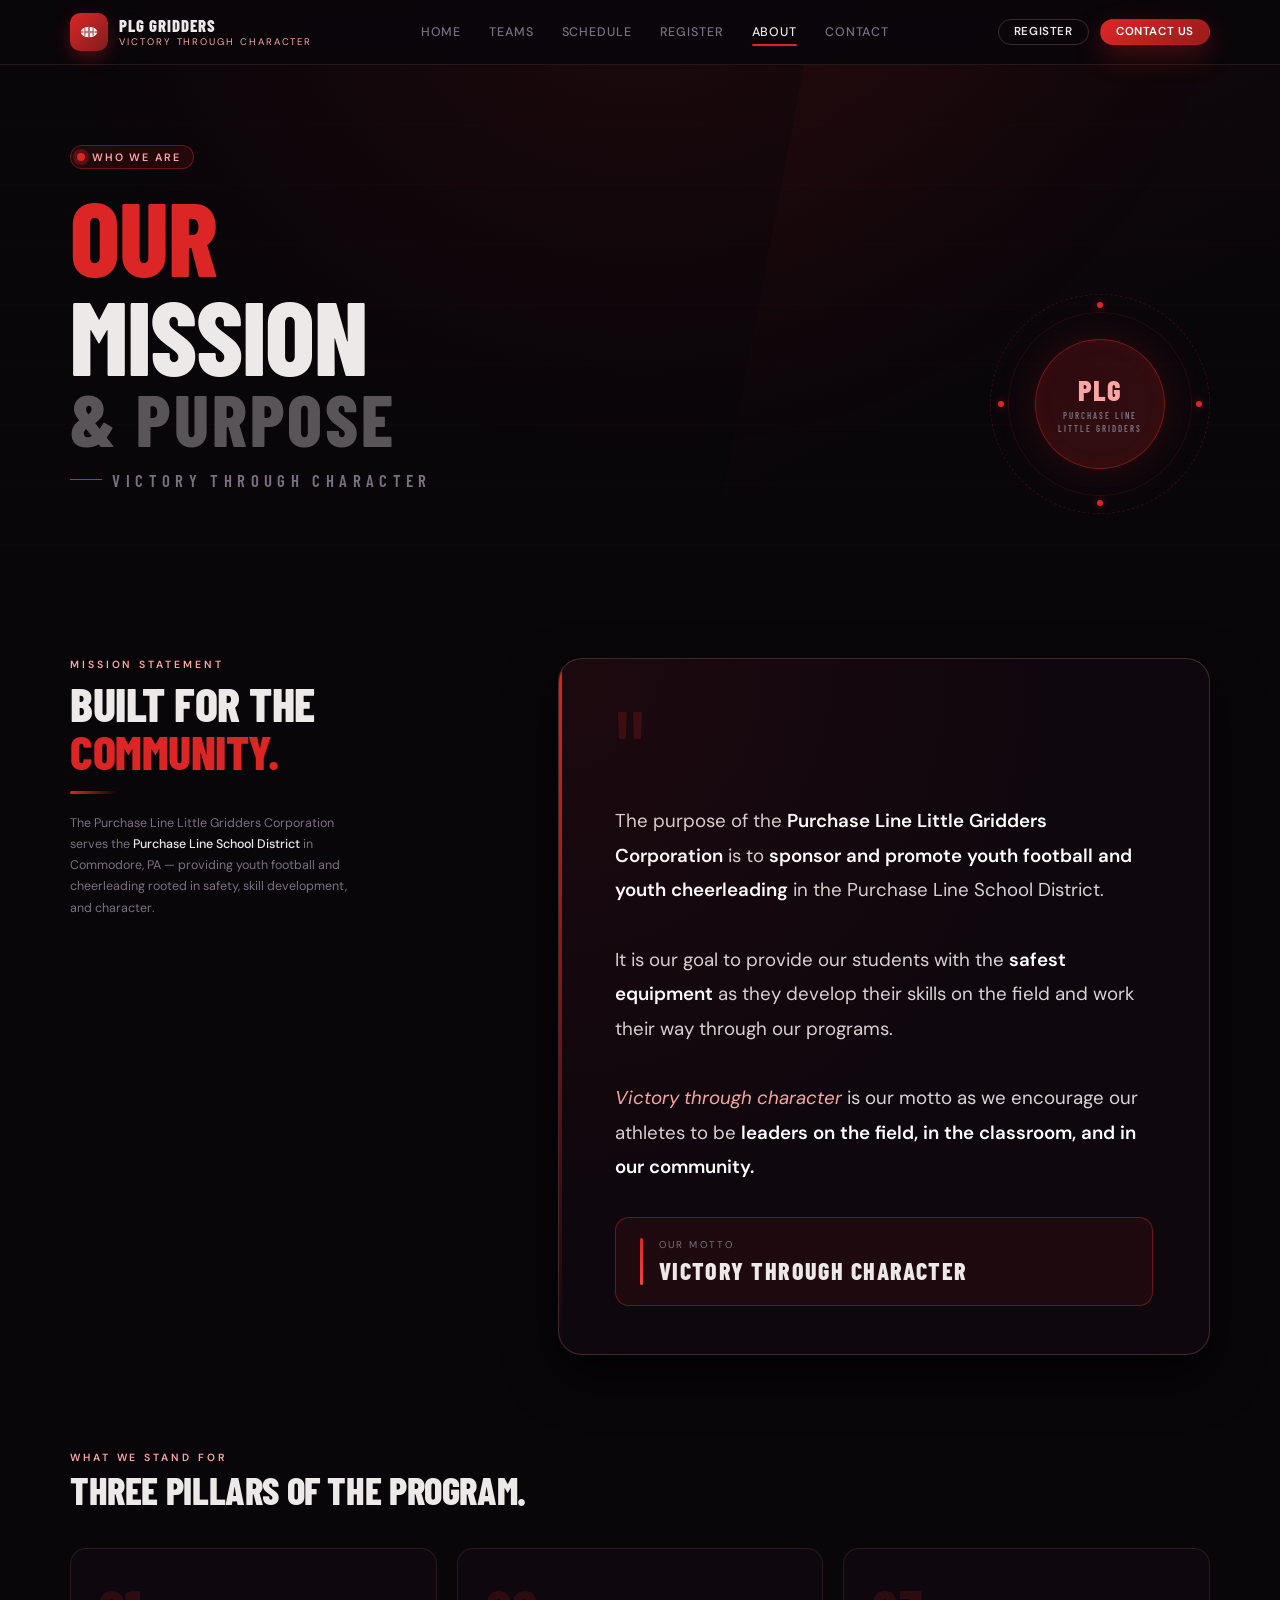
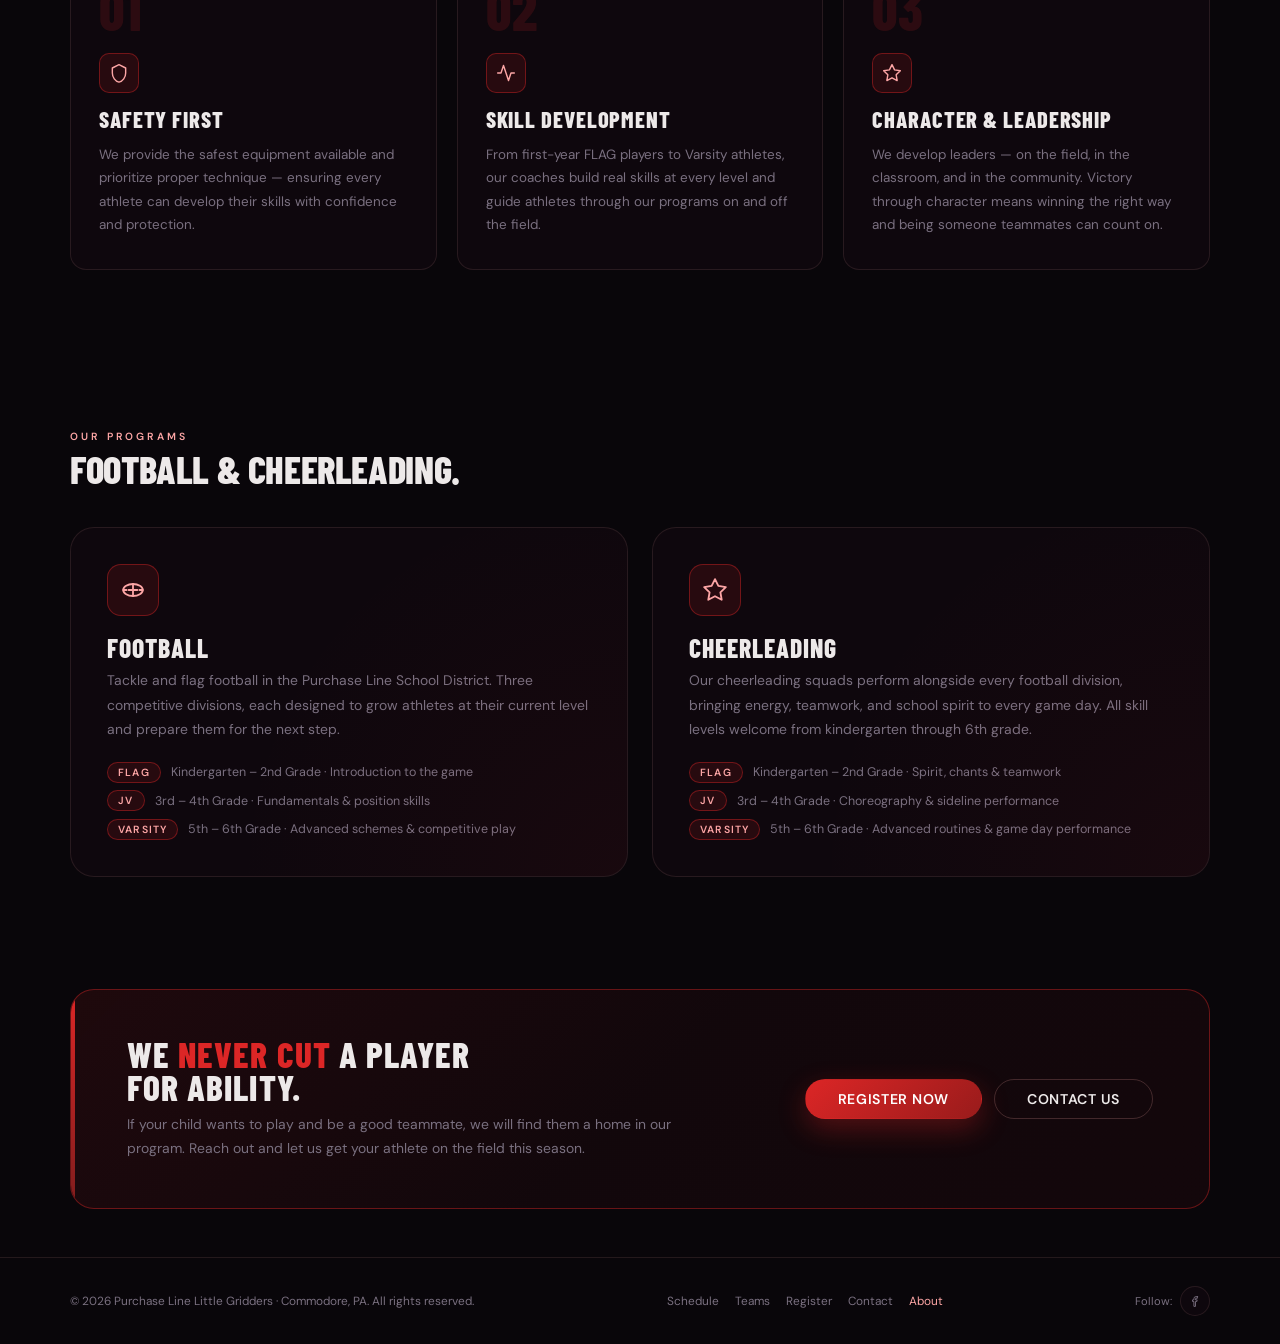
==== about.html @ e210efff "Add files via upload" ====
<!DOCTYPE html>
<html lang="en">
<head>
  <meta charset="UTF-8">
  <title>About | Purchase Line Little Gridders</title>
  <meta name="viewport" content="width=device-width, initial-scale=1.0">
  <meta name="description" content="About the Purchase Line Little Gridders — our mission, values, and commitment to youth football and cheerleading in Commodore, PA.">
  <meta name="theme-color" content="#0a0608">
  <link rel="preconnect" href="https://fonts.googleapis.com">
  <link rel="preconnect" href="https://fonts.gstatic.com" crossorigin>
  <link href="https://fonts.googleapis.com/css2?family=Barlow+Condensed:wght@400;600;700;800&family=DM+Sans:wght@300;400;500;600&display=swap" rel="stylesheet">
  <style>
    :root{--bg:#09060a;--bg-card:rgba(15,8,14,0.97);--red:#dc2626;--red-2:#ef4444;--red-3:#fca5a5;--red-soft:rgba(220,38,38,0.12);--red-glow:rgba(220,38,38,0.32);--red-border:rgba(220,38,38,0.42);--text:#ede9e9;--muted:#7a7080;--border:rgba(160,110,110,0.18);--border-med:rgba(180,120,120,0.3);--radius:16px;--radius-lg:24px;--shadow:0 20px 50px rgba(0,0,0,0.85);--t:200ms ease-out}
    *,*::before,*::after{box-sizing:border-box;margin:0;padding:0}
    html{scroll-behavior:smooth}
    body{font-family:'DM Sans',system-ui,sans-serif;background:var(--bg);color:var(--text);min-height:100vh;overflow-x:hidden;-webkit-font-smoothing:antialiased}
    body::after{content:"";position:fixed;top:0;left:0;right:0;height:500px;background:radial-gradient(ellipse at 50% -10%,rgba(220,38,38,0.1),transparent 65%);pointer-events:none;z-index:0}
    a{color:inherit;text-decoration:none}
    button{font-family:inherit;cursor:pointer}
    .no-scroll{overflow:hidden}
    .container{width:min(1140px,100% - 2.5rem);margin-inline:auto;position:relative;z-index:1}
    .display{font-family:'Barlow Condensed',sans-serif;font-weight:800;text-transform:uppercase;letter-spacing:-0.01em;line-height:0.95}
    .btn{display:inline-flex;align-items:center;gap:.5rem;padding:.6rem 1.5rem;border-radius:999px;border:1px solid transparent;font-size:.82rem;font-weight:600;letter-spacing:.05em;text-transform:uppercase;white-space:nowrap;transition:all var(--t);line-height:1}
    .btn--red{background:linear-gradient(135deg,var(--red),#991b1b);color:#fff;box-shadow:0 10px 28px var(--red-glow)}
    .btn--red:hover{transform:translateY(-2px);box-shadow:0 16px 36px rgba(220,38,38,.5)}
    .btn--ghost{background:transparent;border-color:var(--border-med);color:var(--text)}
    .btn--ghost:hover{border-color:var(--red-border);color:var(--red-3);transform:translateY(-1px)}
    .btn--sm{padding:.38rem .95rem;font-size:.72rem}
    .btn--lg{padding:.75rem 2rem;font-size:.88rem}
    .site-header{position:sticky;top:0;z-index:50;backdrop-filter:blur(20px);background:rgba(9,6,10,0.91);border-bottom:1px solid var(--border)}
    .nav{display:flex;align-items:center;justify-content:space-between;padding-block:.82rem;gap:1.5rem}
    .brand{display:flex;align-items:center;gap:.7rem}
    .brand-logo{width:38px;height:38px;border-radius:10px;background:linear-gradient(135deg,var(--red),#7f1d1d);display:flex;align-items:center;justify-content:center;box-shadow:0 6px 18px var(--red-glow);flex-shrink:0}
    .brand-logo svg{width:22px;height:22px}
    .brand-name{font-family:'Barlow Condensed',sans-serif;font-weight:800;font-size:1.05rem;letter-spacing:.06em;text-transform:uppercase;line-height:1.1}
    .brand-sub{font-size:.6rem;text-transform:uppercase;letter-spacing:.2em;color:var(--red-3);margin-top:.05rem}
    .nav-links{display:flex;align-items:center;gap:1.75rem;font-size:.78rem;font-weight:500;letter-spacing:.07em;text-transform:uppercase;color:var(--muted)}
    .nav-links a{transition:color var(--t);position:relative}
    .nav-links a::after{content:"";position:absolute;left:0;bottom:-.38rem;width:0;height:2px;border-radius:999px;background:var(--red);transition:width var(--t)}
    .nav-links a:hover,.nav-links a.active{color:var(--text)}
    .nav-links a:hover::after,.nav-links a.active::after{width:100%}
    .nav-actions{display:flex;align-items:center;gap:.7rem}
    .nav-toggle{display:none;width:38px;height:38px;border-radius:999px;border:1px solid var(--border-med);background:rgba(15,8,14,.9);align-items:center;justify-content:center}
    .hamburger{width:18px;height:2px;background:var(--text);border-radius:999px;position:relative;transition:transform var(--t)}
    .hamburger::before,.hamburger::after{content:"";position:absolute;left:0;width:18px;height:2px;background:inherit;border-radius:inherit;transition:transform var(--t),top var(--t),opacity var(--t)}
    .hamburger::before{top:-6px}
    .hamburger::after{top:6px}
    .nav-toggle--open .hamburger{transform:rotate(45deg)}
    .nav-toggle--open .hamburger::before{top:0;transform:rotate(-90deg)}
    .nav-toggle--open .hamburger::after{top:0;opacity:0}

    /* PAGE HERO */
    .page-hero{padding:5rem 0 4rem;position:relative;overflow:hidden}
    .page-hero::before{content:"";position:absolute;top:-30%;right:-8%;width:55%;height:160%;background:linear-gradient(155deg,rgba(220,38,38,0.07) 0%,transparent 55%);clip-path:polygon(22% 0%,100% 0%,100% 100%,0% 100%);pointer-events:none}
    .page-hero::after{content:"";position:absolute;inset:0;background:repeating-linear-gradient(180deg,transparent,transparent 59px,rgba(220,38,38,0.04) 60px);pointer-events:none}
    .page-hero-inner{display:grid;grid-template-columns:minmax(0,1fr) minmax(0,0.55fr);gap:4rem;align-items:end}
    .page-kicker{display:inline-flex;align-items:center;gap:.45rem;padding:.25rem .75rem .25rem .35rem;border-radius:999px;background:var(--red-soft);border:1px solid var(--red-border);font-size:.67rem;font-weight:600;text-transform:uppercase;letter-spacing:.18em;color:var(--red-3);margin-bottom:1.1rem}
    .kicker-dot{width:8px;height:8px;border-radius:999px;background:var(--red);box-shadow:0 0 0 4px rgba(220,38,38,.3);animation:pulse 2s infinite}
    @keyframes pulse{0%,100%{box-shadow:0 0 0 4px rgba(220,38,38,.3)}50%{box-shadow:0 0 0 8px rgba(220,38,38,.1)}  }
    .page-title{font-size:clamp(3.2rem,7vw + 1rem,6.5rem);margin-bottom:1rem}
    .page-title .line-red{color:var(--red);display:block}
    .page-title .line-dim{color:rgba(237,233,233,0.35);display:block;font-size:0.7em;letter-spacing:0.04em}
    .page-tagline{font-family:'Barlow Condensed',sans-serif;font-size:1.05rem;font-weight:600;letter-spacing:.32em;text-transform:uppercase;color:var(--muted);display:flex;align-items:center;gap:.65rem;margin-bottom:1.5rem}
    .page-tagline::before{content:"";display:block;width:32px;height:1.5px;background:var(--red);flex-shrink:0}
    .page-hero-right{align-self:stretch;display:flex;align-items:flex-end;justify-content:flex-end}
    .hero-crest{position:relative;width:220px;height:220px;display:flex;align-items:center;justify-content:center}
    .crest-ring{position:absolute;inset:0;border-radius:999px;border:1.5px dashed rgba(220,38,38,0.22);animation:slowspin 30s linear infinite}
    .crest-ring-inner{position:absolute;inset:18px;border-radius:999px;border:1px solid rgba(220,38,38,0.14);animation:slowspin 20s linear infinite reverse}
    @keyframes slowspin{to{transform:rotate(360deg)}}
    .crest-core{width:130px;height:130px;border-radius:999px;background:radial-gradient(circle at 30% 25%,rgba(220,38,38,0.18),rgba(127,29,29,0.35));border:1px solid var(--red-border);box-shadow:0 0 40px rgba(220,38,38,0.18),inset 0 0 20px rgba(220,38,38,0.06);display:flex;align-items:center;justify-content:center;flex-direction:column;gap:0.1rem}
    .crest-year{font-family:'Barlow Condensed',sans-serif;font-weight:800;font-size:1.8rem;letter-spacing:.04em;color:var(--red-3)}
    .crest-org{font-family:'Barlow Condensed',sans-serif;font-weight:600;font-size:.55rem;letter-spacing:.22em;text-transform:uppercase;color:var(--muted);text-align:center;line-height:1.5}
    .crest-dot{position:absolute;width:6px;height:6px;border-radius:999px;background:var(--red);box-shadow:0 0 8px rgba(220,38,38,0.6)}
    .crest-dot--n{top:8px;left:50%;transform:translateX(-50%)}
    .crest-dot--s{bottom:8px;left:50%;transform:translateX(-50%)}
    .crest-dot--e{right:8px;top:50%;transform:translateY(-50%)}
    .crest-dot--w{left:8px;top:50%;transform:translateY(-50%)}

    /* MISSION */
    .mission-section{padding-block:5rem}
    .mission-layout{display:grid;grid-template-columns:minmax(0,1fr) minmax(0,1.6fr);gap:5rem;align-items:start}
    .mission-left{position:sticky;top:6rem}
    .mission-eyebrow{font-size:.65rem;text-transform:uppercase;letter-spacing:.28em;color:var(--red-3);font-weight:600;margin-bottom:.5rem}
    .mission-heading{font-size:clamp(2rem,4vw,3rem);line-height:1;margin-bottom:1rem}
    .mission-rule{width:48px;height:3px;background:linear-gradient(90deg,var(--red),transparent);border-radius:999px;margin-bottom:1.2rem}
    .mission-meta{font-size:.78rem;color:var(--muted);line-height:1.7;max-width:18rem}
    .mission-meta strong{color:var(--text);font-weight:500}
    .mission-statement-card{border-radius:var(--radius-lg);background:var(--bg-card);border:1px solid var(--border-med);padding:3rem 3.5rem;position:relative;overflow:hidden;box-shadow:var(--shadow)}
    .mission-statement-card::before{content:"";position:absolute;inset:0;background:radial-gradient(ellipse at top left,rgba(220,38,38,0.07),transparent 55%);pointer-events:none}
    .mission-statement-card::after{content:"";position:absolute;top:0;left:0;bottom:0;width:3px;background:linear-gradient(to bottom,var(--red),transparent)}
    .ms-quote-mark{font-family:'Barlow Condensed',sans-serif;font-size:8rem;line-height:0.7;color:rgba(220,38,38,0.18);margin-bottom:.5rem;display:block;user-select:none}
    .ms-text{font-size:clamp(1rem,1.5vw,1.17rem);line-height:1.85;color:rgba(237,233,233,0.9);margin-bottom:2rem}
    .ms-text strong{color:#fff;font-weight:600}
    .ms-text .hi{color:var(--red-3);font-style:italic}
    .ms-motto{display:flex;align-items:center;gap:1rem;padding:1.25rem 1.5rem;border-radius:14px;background:rgba(220,38,38,0.08);border:1px solid var(--red-border)}
    .ms-motto-bar{width:3px;min-height:40px;background:linear-gradient(to bottom,var(--red),var(--red-2));border-radius:999px;flex-shrink:0;align-self:stretch}
    .ms-motto-label{font-size:.62rem;text-transform:uppercase;letter-spacing:.22em;color:var(--muted);margin-bottom:.3rem}
    .ms-motto-text{font-family:'Barlow Condensed',sans-serif;font-weight:800;font-size:1.5rem;letter-spacing:.06em;text-transform:uppercase;color:var(--text)}

    /* PILLARS */
    .pillars-section{padding-block:1rem 5rem}
    .section-eyebrow{font-size:.65rem;text-transform:uppercase;letter-spacing:.28em;color:var(--red-3);font-weight:600;margin-bottom:.5rem}
    .section-heading{font-size:clamp(1.8rem,3vw,2.5rem);margin-bottom:2.5rem}
    .pillars-grid{display:grid;grid-template-columns:repeat(3,minmax(0,1fr));gap:1.25rem}
    .pillar{border-radius:var(--radius);background:var(--bg-card);border:1px solid var(--border);padding:2rem 1.75rem;display:flex;flex-direction:column;gap:.75rem;position:relative;overflow:hidden;transition:border-color var(--t),transform var(--t),box-shadow var(--t)}
    .pillar:hover{border-color:var(--red-border);transform:translateY(-3px);box-shadow:0 20px 40px rgba(0,0,0,.7)}
    .pillar::before{content:"";position:absolute;top:0;left:0;right:0;height:2.5px;background:linear-gradient(90deg,var(--red),transparent);opacity:0;transition:opacity var(--t)}
    .pillar:hover::before{opacity:1}
    .pillar-num{font-family:'Barlow Condensed',sans-serif;font-weight:800;font-size:3.5rem;line-height:1;color:rgba(220,38,38,0.15);margin-bottom:.25rem;transition:color var(--t)}
    .pillar:hover .pillar-num{color:rgba(220,38,38,0.3)}
    .pillar-icon{width:40px;height:40px;border-radius:10px;background:var(--red-soft);border:1px solid var(--red-border);display:flex;align-items:center;justify-content:center;margin-bottom:.25rem}
    .pillar-icon svg{width:20px;height:20px;stroke:var(--red-3)}
    .pillar-title{font-family:'Barlow Condensed',sans-serif;font-weight:800;font-size:1.4rem;text-transform:uppercase;letter-spacing:.04em}
    .pillar-body{font-size:.84rem;color:var(--muted);line-height:1.75}

    /* PROGRAMS */
    .programs-section{padding-block:5rem}
    .prog-grid{display:grid;grid-template-columns:1fr 1fr;gap:1.5rem}
    .prog-card{border-radius:var(--radius-lg);background:var(--bg-card);border:1px solid var(--border);padding:2.25rem;position:relative;overflow:hidden;transition:border-color var(--t),transform var(--t)}
    .prog-card:hover{border-color:var(--red-border);transform:translateY(-2px)}
    .prog-card::after{content:"";position:absolute;inset:0;background:radial-gradient(circle at bottom right,rgba(220,38,38,0.05),transparent 60%);pointer-events:none}
    .prog-icon{width:52px;height:52px;border-radius:14px;background:var(--red-soft);border:1px solid var(--red-border);display:flex;align-items:center;justify-content:center;margin-bottom:1.25rem}
    .prog-icon svg{width:26px;height:26px;stroke:var(--red-3)}
    .prog-title{font-family:'Barlow Condensed',sans-serif;font-weight:800;font-size:1.6rem;text-transform:uppercase;letter-spacing:.04em;margin-bottom:.5rem}
    .prog-desc{font-size:.87rem;color:var(--muted);line-height:1.75;margin-bottom:1.25rem}
    .prog-levels{display:flex;flex-direction:column;gap:.45rem}
    .prog-level{display:flex;align-items:center;gap:.65rem;font-size:.78rem}
    .pl-badge{padding:.2rem .65rem;border-radius:999px;background:var(--red-soft);border:1px solid var(--red-border);font-size:.65rem;font-weight:600;text-transform:uppercase;letter-spacing:.1em;color:var(--red-3);white-space:nowrap;flex-shrink:0}
    .pl-desc{color:var(--muted)}

    /* CTA STRIP */
    .commit-strip{margin-block:2rem;border-radius:var(--radius-lg);background:linear-gradient(135deg,rgba(220,38,38,0.1) 0%,rgba(127,29,29,0.08) 50%,rgba(220,38,38,0.05) 100%);border:1px solid var(--red-border);padding:3rem 3.5rem;position:relative;overflow:hidden}
    .commit-strip::before{content:"";position:absolute;top:0;left:0;bottom:0;width:4px;background:linear-gradient(to bottom,var(--red),#7f1d1d)}
    .commit-inner{display:grid;grid-template-columns:minmax(0,1fr) auto;gap:2rem;align-items:center}
    .commit-title{font-family:'Barlow Condensed',sans-serif;font-weight:800;font-size:clamp(1.5rem,3vw,2.2rem);text-transform:uppercase;letter-spacing:.03em;margin-bottom:.5rem}
    .commit-title span{color:var(--red)}
    .commit-sub{font-size:.87rem;color:var(--muted);max-width:36rem;line-height:1.7}
    .commit-actions{display:flex;gap:.75rem;flex-wrap:wrap;align-items:center}

    /* FOOTER */
    .site-footer{padding-block:1.75rem;border-top:1px solid var(--border);font-size:.74rem;color:var(--muted)}
    .fi-r{display:flex;justify-content:space-between;align-items:center;gap:1rem;flex-wrap:wrap}
    .f-links{display:flex;gap:1rem;flex-wrap:wrap}
    .f-links a{transition:color var(--t)}
    .f-links a:hover{color:var(--text)}
    .f-soc{display:flex;gap:.5rem;align-items:center}
    .soc-btn{width:30px;height:30px;border-radius:999px;border:1px solid var(--border);background:rgba(15,8,14,.95);display:flex;align-items:center;justify-content:center;transition:all var(--t)}
    .soc-btn svg{width:13px;height:13px;stroke:var(--muted)}
    .soc-btn:hover{border-color:var(--red-border);background:var(--red-soft)}
    .soc-btn:hover svg{stroke:var(--red-3)}

    /* REVEAL */
    .reveal{opacity:0;transform:translateY(28px);transition:opacity 440ms ease-out,transform 440ms ease-out}
    .revealed{opacity:1;transform:none}

    @media(max-width:960px){
      .page-hero-inner{grid-template-columns:1fr}
      .page-hero-right{display:none}
      .mission-layout{grid-template-columns:1fr;gap:2.5rem}
      .mission-left{position:static}
      .prog-grid{grid-template-columns:1fr}
      .pillars-grid{grid-template-columns:1fr 1fr}
      .commit-inner{grid-template-columns:1fr}
    }
    @media(max-width:768px){
      .nav-links{position:fixed;inset:0 0 auto;padding:4.5rem 1.75rem 1.5rem;flex-direction:column;align-items:flex-start;background:rgba(9,4,9,.99);backdrop-filter:blur(20px);transform:translateY(-100%);opacity:0;pointer-events:none;transition:transform 260ms ease-out,opacity 220ms ease-out;gap:1.25rem;font-size:1rem;z-index:49}
      .nav-links--open{transform:none;opacity:1;pointer-events:auto}
      .nav-actions{display:none}
      .nav-toggle{display:flex}
      .pillars-grid{grid-template-columns:1fr}
      .mission-statement-card{padding:2rem 1.75rem}
      .commit-strip{padding:2rem 1.75rem}
    }
    @media(max-width:520px){
      .fi-r{flex-direction:column;align-items:flex-start}
      .page-title{font-size:3rem}
    }
  </style>
</head>
<body>

<header class="site-header">
  <div class="container">
    <nav class="nav">
      <a href="index.html" class="brand">
        <div class="brand-logo">
          <svg viewBox="0 0 24 24" fill="none">
            <ellipse cx="12" cy="12" rx="9" ry="5.8" fill="rgba(255,255,255,0.92)"/>
            <line x1="3" y1="12" x2="21" y2="12" stroke="#7f1d1d" stroke-width="1.2" stroke-dasharray="3 2"/>
            <line x1="12" y1="6.2" x2="12" y2="17.8" stroke="#7f1d1d" stroke-width="1.2"/>
            <line x1="7.5" y1="8" x2="7.5" y2="16" stroke="#7f1d1d" stroke-width="0.9"/>
            <line x1="16.5" y1="8" x2="16.5" y2="16" stroke="#7f1d1d" stroke-width="0.9"/>
          </svg>
        </div>
        <div>
          <div class="brand-name">PLG Gridders</div>
          <div class="brand-sub">Victory Through Character</div>
        </div>
      </a>
      <button class="nav-toggle" id="nav-toggle" aria-label="Toggle menu"><span class="hamburger"></span></button>
      <div class="nav-links" id="nav-links">
        <a href="index.html">Home</a>
        <a href="index.html#teams">Teams</a>
        <a href="index.html#schedule">Schedule</a>
        <a href="index.html#register">Register</a>
        <a href="about.html" class="active">About</a>
        <a href="index.html#contact">Contact</a>
      </div>
      <div class="nav-actions">
        <button class="btn btn--ghost btn--sm" onclick="window.location='index.html#register'">Register</button>
        <button class="btn btn--red btn--sm" onclick="window.location='index.html#contact'">Contact Us</button>
      </div>
    </nav>
  </div>
</header>

<section class="page-hero">
  <div class="container">
    <div class="page-hero-inner">
      <div>
        <div class="page-kicker"><span class="kicker-dot"></span>Who We Are</div>
        <h1 class="display page-title">
          <span class="line-red">Our</span>
          <span>Mission</span>
          <span class="line-dim">&amp; Purpose</span>
        </h1>
        <div class="page-tagline">Victory Through Character</div>
      </div>
      <div class="page-hero-right">
        <div class="hero-crest">
          <div class="crest-ring"></div>
          <div class="crest-ring-inner"></div>
          <div class="crest-dot crest-dot--n"></div>
          <div class="crest-dot crest-dot--s"></div>
          <div class="crest-dot crest-dot--e"></div>
          <div class="crest-dot crest-dot--w"></div>
          <div class="crest-core">
            <div class="crest-year">PLG</div>
            <div class="crest-org">Purchase Line<br>Little Gridders</div>
          </div>
        </div>
      </div>
    </div>
  </div>
</section>

<section class="mission-section">
  <div class="container">
    <div class="mission-layout">
      <div class="mission-left reveal">
        <div class="mission-eyebrow">Mission Statement</div>
        <h2 class="display mission-heading">Built for the<br><span style="color:var(--red)">Community.</span></h2>
        <div class="mission-rule"></div>
        <p class="mission-meta">The Purchase Line Little Gridders Corporation serves the <strong>Purchase Line School District</strong> in Commodore, PA — providing youth football and cheerleading rooted in safety, skill development, and character.</p>
      </div>
      <div class="mission-body reveal">
        <div class="mission-statement-card">
          <span class="ms-quote-mark">"</span>
          <p class="ms-text">
            The purpose of the <strong>Purchase Line Little Gridders Corporation</strong> is to <strong>sponsor and promote youth football and youth cheerleading</strong> in the Purchase Line School District.<br><br>
            It is our goal to provide our students with the <strong>safest equipment</strong> as they develop their skills on the field and work their way through our programs.<br><br>
            <span class="hi">Victory through character</span> is our motto as we encourage our athletes to be <strong>leaders on the field, in the classroom, and in our community.</strong>
          </p>
          <div class="ms-motto">
            <div class="ms-motto-bar"></div>
            <div>
              <div class="ms-motto-label">Our Motto</div>
              <div class="ms-motto-text">Victory Through Character</div>
            </div>
          </div>
        </div>
      </div>
    </div>
  </div>
</section>

<section class="pillars-section">
  <div class="container">
    <div class="reveal">
      <div class="section-eyebrow">What We Stand For</div>
      <h2 class="display section-heading">Three Pillars of the Program.</h2>
    </div>
    <div class="pillars-grid">
      <div class="pillar reveal">
        <div class="pillar-num">01</div>
        <div class="pillar-icon">
          <svg viewBox="0 0 24 24" fill="none" stroke-width="1.7" stroke-linecap="round" stroke-linejoin="round">
            <path d="M12 2L4 6v6c0 5.25 3.5 10.15 8 11 4.5-.85 8-5.75 8-11V6L12 2z"/>
          </svg>
        </div>
        <div class="display pillar-title">Safety First</div>
        <p class="pillar-body">We provide the safest equipment available and prioritize proper technique — ensuring every athlete can develop their skills with confidence and protection.</p>
      </div>
      <div class="pillar reveal">
        <div class="pillar-num">02</div>
        <div class="pillar-icon">
          <svg viewBox="0 0 24 24" fill="none" stroke-width="1.7" stroke-linecap="round" stroke-linejoin="round">
            <polyline points="22 12 18 12 15 21 9 3 6 12 2 12"/>
          </svg>
        </div>
        <div class="display pillar-title">Skill Development</div>
        <p class="pillar-body">From first-year FLAG players to Varsity athletes, our coaches build real skills at every level and guide athletes through our programs on and off the field.</p>
      </div>
      <div class="pillar reveal">
        <div class="pillar-num">03</div>
        <div class="pillar-icon">
          <svg viewBox="0 0 24 24" fill="none" stroke-width="1.7" stroke-linecap="round" stroke-linejoin="round">
            <polygon points="12 2 15.09 8.26 22 9.27 17 14.14 18.18 21.02 12 17.77 5.82 21.02 7 14.14 2 9.27 8.91 8.26 12 2"/>
          </svg>
        </div>
        <div class="display pillar-title">Character &amp; Leadership</div>
        <p class="pillar-body">We develop leaders — on the field, in the classroom, and in the community. Victory through character means winning the right way and being someone teammates can count on.</p>
      </div>
    </div>
  </div>
</section>

<section class="programs-section">
  <div class="container">
    <div class="reveal" style="margin-bottom:2rem">
      <div class="section-eyebrow">Our Programs</div>
      <h2 class="display section-heading">Football &amp; Cheerleading.</h2>
    </div>
    <div class="prog-grid">
      <div class="prog-card reveal">
        <div class="prog-icon">
          <svg viewBox="0 0 24 24" fill="none" stroke-width="1.7" stroke-linecap="round" stroke-linejoin="round">
            <ellipse cx="12" cy="12" rx="9" ry="5.5"/>
            <line x1="3" y1="12" x2="21" y2="12" stroke-dasharray="3 2"/>
            <line x1="12" y1="6.5" x2="12" y2="17.5"/>
          </svg>
        </div>
        <div class="display prog-title">Football</div>
        <p class="prog-desc">Tackle and flag football in the Purchase Line School District. Three competitive divisions, each designed to grow athletes at their current level and prepare them for the next step.</p>
        <div class="prog-levels">
          <div class="prog-level"><span class="pl-badge">FLAG</span><span class="pl-desc">Kindergarten – 2nd Grade · Introduction to the game</span></div>
          <div class="prog-level"><span class="pl-badge">JV</span><span class="pl-desc">3rd – 4th Grade · Fundamentals &amp; position skills</span></div>
          <div class="prog-level"><span class="pl-badge">Varsity</span><span class="pl-desc">5th – 6th Grade · Advanced schemes &amp; competitive play</span></div>
        </div>
      </div>
      <div class="prog-card reveal">
        <div class="prog-icon">
          <svg viewBox="0 0 24 24" fill="none" stroke-width="1.7" stroke-linecap="round" stroke-linejoin="round">
            <polygon points="12 2 15.09 8.26 22 9.27 17 14.14 18.18 21.02 12 17.77 5.82 21.02 7 14.14 2 9.27 8.91 8.26 12 2"/>
          </svg>
        </div>
        <div class="display prog-title">Cheerleading</div>
        <p class="prog-desc">Our cheerleading squads perform alongside every football division, bringing energy, teamwork, and school spirit to every game day. All skill levels welcome from kindergarten through 6th grade.</p>
        <div class="prog-levels">
          <div class="prog-level"><span class="pl-badge">FLAG</span><span class="pl-desc">Kindergarten – 2nd Grade · Spirit, chants &amp; teamwork</span></div>
          <div class="prog-level"><span class="pl-badge">JV</span><span class="pl-desc">3rd – 4th Grade · Choreography &amp; sideline performance</span></div>
          <div class="prog-level"><span class="pl-badge">Varsity</span><span class="pl-desc">5th – 6th Grade · Advanced routines &amp; game day performance</span></div>
        </div>
      </div>
    </div>
  </div>
</section>

<div class="container">
  <div class="commit-strip reveal">
    <div class="commit-inner">
      <div>
        <div class="display commit-title">We <span>never cut</span> a player<br>for ability.</div>
        <p class="commit-sub">If your child wants to play and be a good teammate, we will find them a home in our program. Reach out and let us get your athlete on the field this season.</p>
      </div>
      <div class="commit-actions">
        <a href="index.html#register" class="btn btn--red btn--lg">Register Now</a>
        <a href="index.html#contact" class="btn btn--ghost btn--lg">Contact Us</a>
      </div>
    </div>
  </div>
</div>

<footer class="site-footer" style="margin-top:3rem">
  <div class="container fi-r">
    <div>&#169; <span id="yr"></span> Purchase Line Little Gridders &middot; Commodore, PA. All rights reserved.</div>
    <div class="f-links">
      <a href="index.html#schedule">Schedule</a>
      <a href="index.html#teams">Teams</a>
      <a href="index.html#register">Register</a>
      <a href="index.html#contact">Contact</a>
      <a href="about.html" style="color:var(--red-3)">About</a>
    </div>
    <div class="f-soc">
      <span style="font-size:.7rem;color:var(--muted)">Follow:</span>
      <a href="https://www.facebook.com/Purchase-Line-Little-Gridders-313146252057597" class="soc-btn" aria-label="Facebook" target="_blank" rel="noopener">
        <svg viewBox="0 0 24 24" fill="none"><path d="M15.5 3H13a4 4 0 0 0-4 4v2H6.5v3H9v9h3v-9h2.5L15 9H12V7a1 1 0 0 1 1-1h2.5V3Z" stroke-width="1.7" stroke-linecap="round" stroke-linejoin="round"/></svg>
      </a>
    </div>
  </div>
</footer>

<script>
  document.getElementById('yr').textContent = new Date().getFullYear();
  const nt = document.getElementById('nav-toggle');
  const nl = document.getElementById('nav-links');
  if (nt) {
    nt.addEventListener('click', () => {
      const o = nl.classList.toggle('nav-links--open');
      nt.classList.toggle('nav-toggle--open', o);
      document.body.classList.toggle('no-scroll', o);
    });
    nl.querySelectorAll('a').forEach(a => a.addEventListener('click', () => {
      nl.classList.remove('nav-links--open');
      nt.classList.remove('nav-toggle--open');
      document.body.classList.remove('no-scroll');
    }));
  }
  const revs = document.querySelectorAll('.reveal');
  if ('IntersectionObserver' in window) {
    const obs = new IntersectionObserver((entries, o) => {
      entries.forEach(e => {
        if (e.isIntersecting) {
          const sibs = e.target.parentElement.querySelectorAll('.reveal:not(.revealed)');
          sibs.forEach((s, i) => setTimeout(() => s.classList.add('revealed'), i * 90));
          e.target.classList.add('revealed');
          o.unobserve(e.target);
        }
      });
    }, { threshold: 0.1 });
    revs.forEach(r => obs.observe(r));
  } else {
    revs.forEach(r => r.classList.add('revealed'));
  }
</script>
</body>
</html>
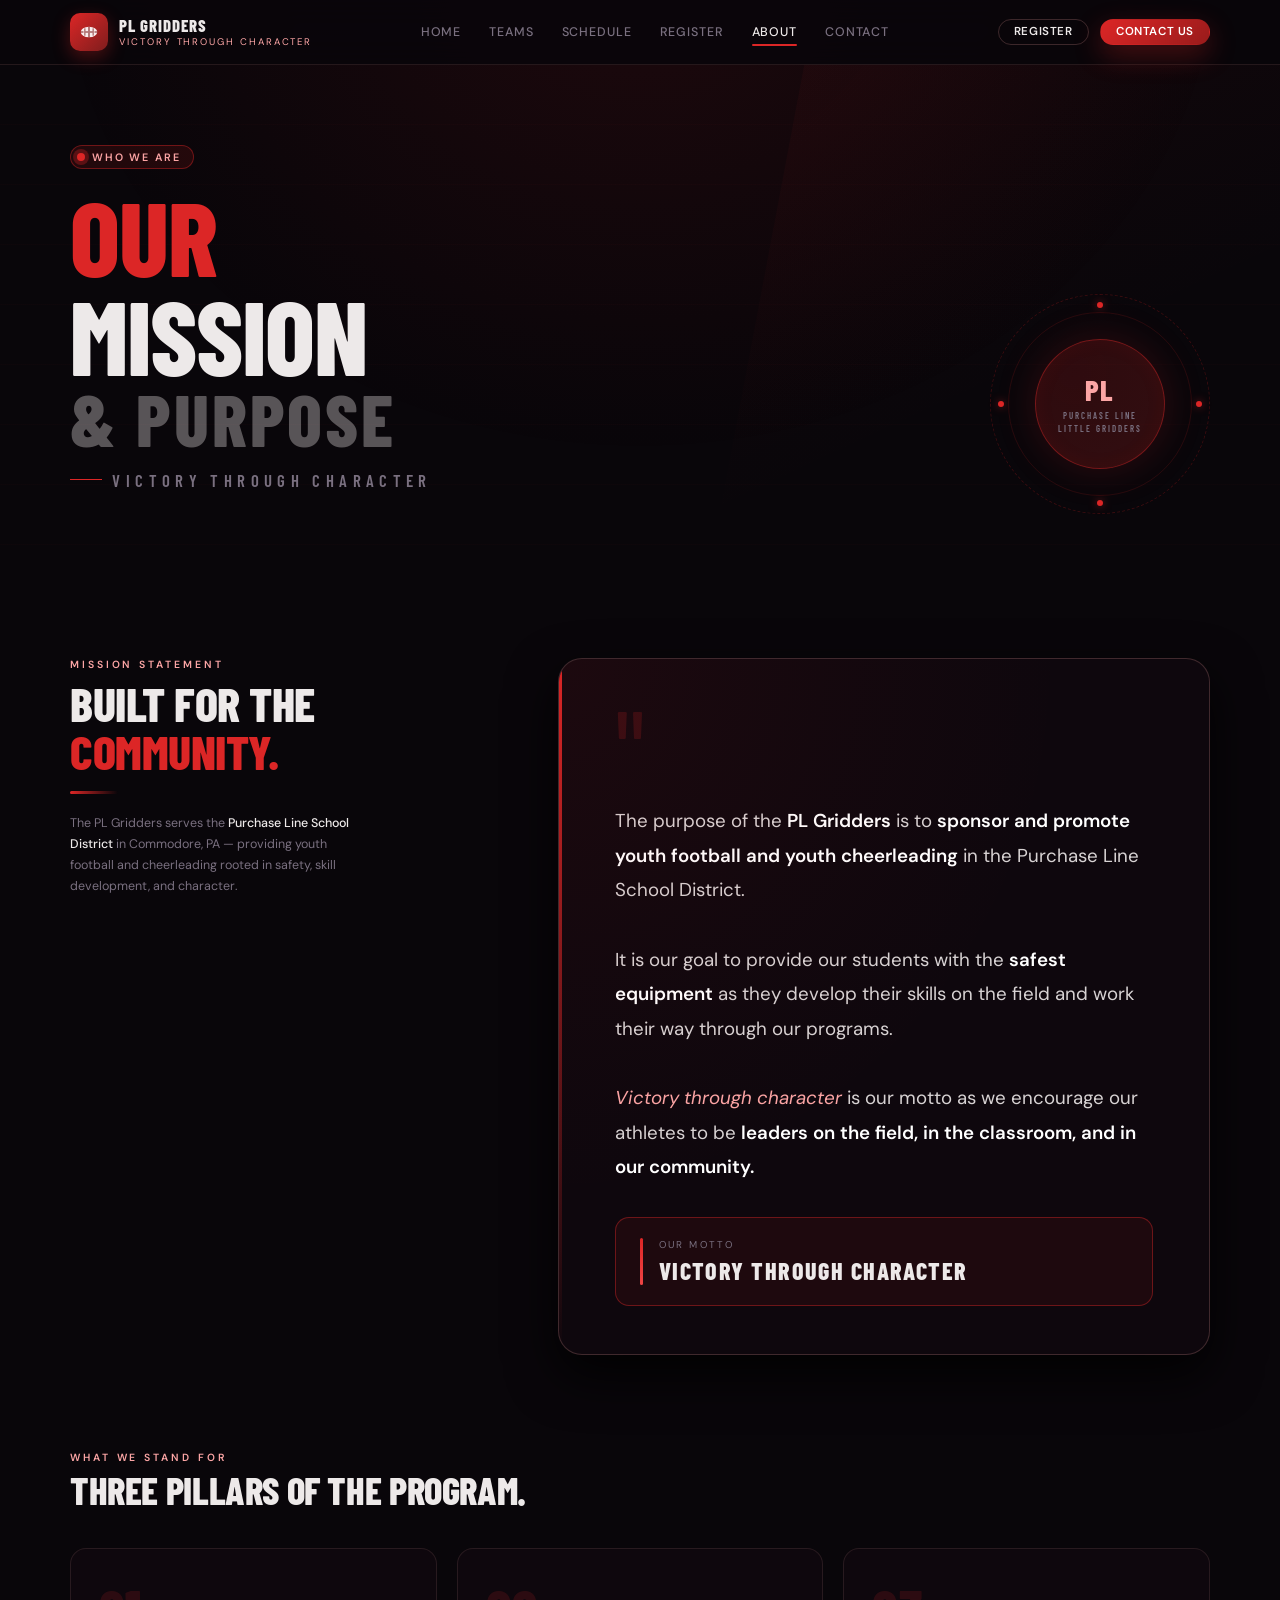
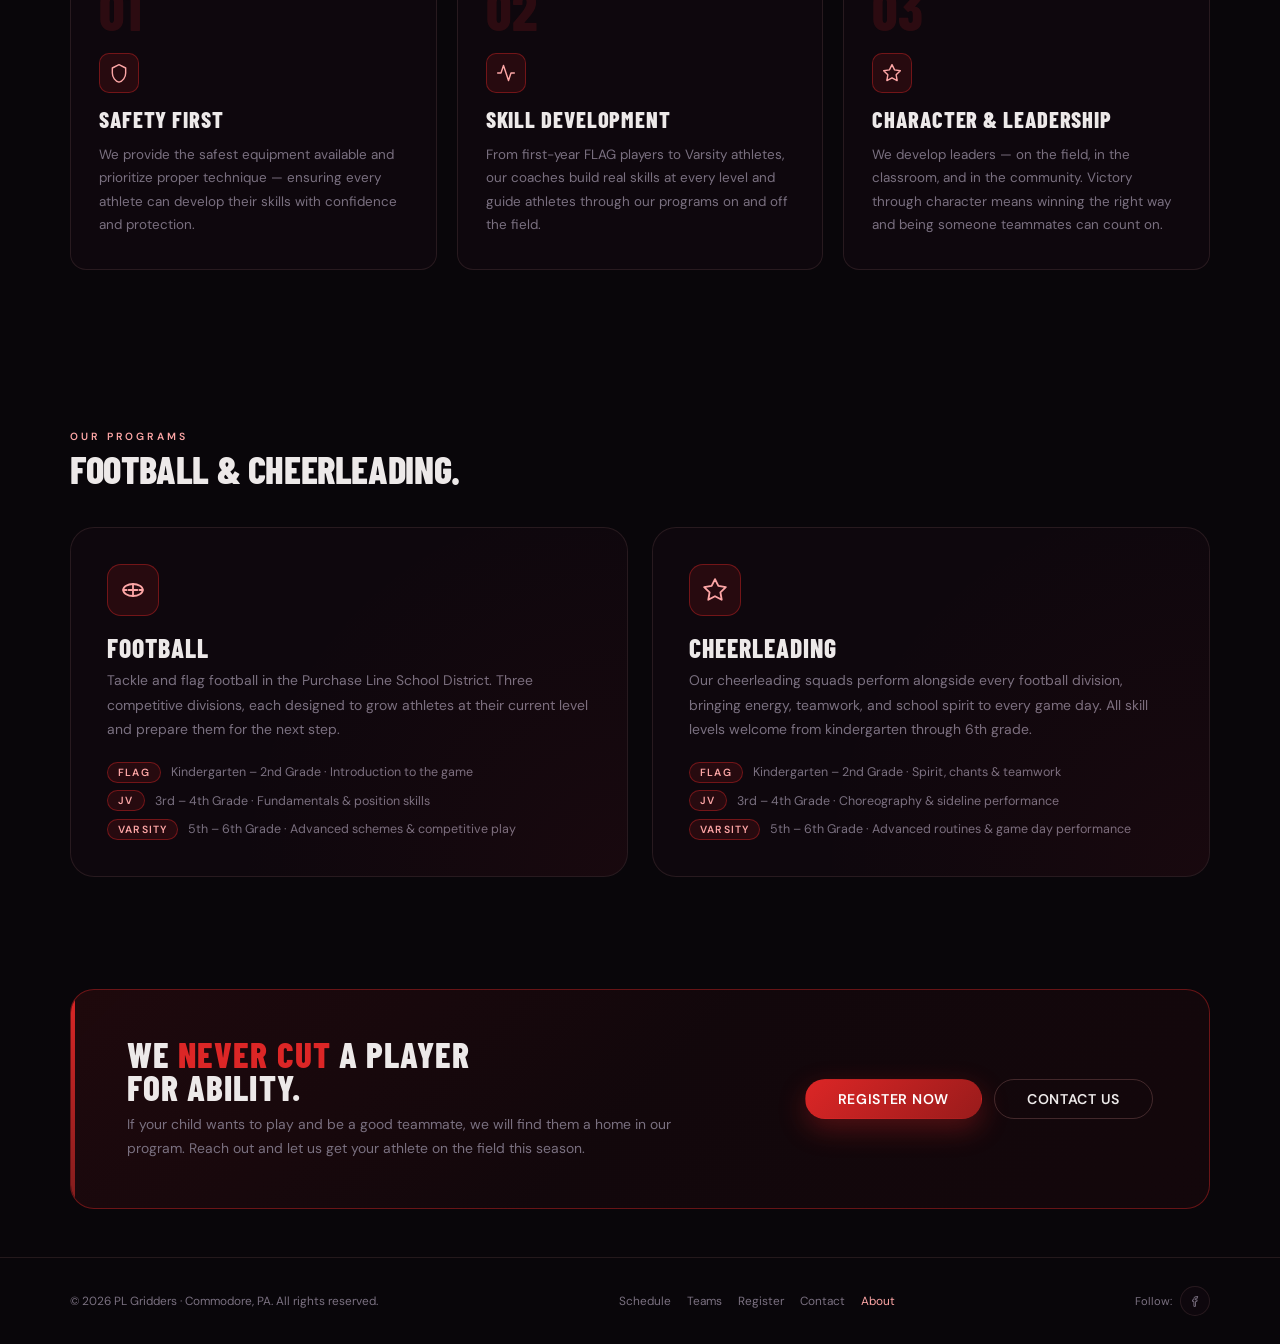
==== commit c76a4322: "Add files via upload" ====
--- a/about.html
+++ b/about.html
@@ -2,9 +2,9 @@
 <html lang="en">
 <head>
   <meta charset="UTF-8">
-  <title>About | Purchase Line Little Gridders</title>
+  <title>About | PL Gridders</title>
   <meta name="viewport" content="width=device-width, initial-scale=1.0">
-  <meta name="description" content="About the Purchase Line Little Gridders — our mission, values, and commitment to youth football and cheerleading in Commodore, PA.">
+  <meta name="description" content="About the PL Gridders — our mission, values, and commitment to youth football and cheerleading in Commodore, PA.">
   <meta name="theme-color" content="#0a0608">
   <link rel="preconnect" href="https://fonts.googleapis.com">
   <link rel="preconnect" href="https://fonts.gstatic.com" crossorigin>
@@ -193,7 +193,7 @@
           </svg>
         </div>
         <div>
-          <div class="brand-name">PLG Gridders</div>
+          <div class="brand-name">PL Gridders</div>
           <div class="brand-sub">Victory Through Character</div>
         </div>
       </a>
@@ -235,7 +235,7 @@
           <div class="crest-dot crest-dot--e"></div>
           <div class="crest-dot crest-dot--w"></div>
           <div class="crest-core">
-            <div class="crest-year">PLG</div>
+            <div class="crest-year">PL</div>
             <div class="crest-org">Purchase Line<br>Little Gridders</div>
           </div>
         </div>
@@ -251,13 +251,13 @@
         <div class="mission-eyebrow">Mission Statement</div>
         <h2 class="display mission-heading">Built for the<br><span style="color:var(--red)">Community.</span></h2>
         <div class="mission-rule"></div>
-        <p class="mission-meta">The Purchase Line Little Gridders Corporation serves the <strong>Purchase Line School District</strong> in Commodore, PA — providing youth football and cheerleading rooted in safety, skill development, and character.</p>
+        <p class="mission-meta">The PL Gridders serves the <strong>Purchase Line School District</strong> in Commodore, PA — providing youth football and cheerleading rooted in safety, skill development, and character.</p>
       </div>
       <div class="mission-body reveal">
         <div class="mission-statement-card">
           <span class="ms-quote-mark">"</span>
           <p class="ms-text">
-            The purpose of the <strong>Purchase Line Little Gridders Corporation</strong> is to <strong>sponsor and promote youth football and youth cheerleading</strong> in the Purchase Line School District.<br><br>
+            The purpose of the <strong>PL Gridders</strong> is to <strong>sponsor and promote youth football and youth cheerleading</strong> in the Purchase Line School District.<br><br>
             It is our goal to provide our students with the <strong>safest equipment</strong> as they develop their skills on the field and work their way through our programs.<br><br>
             <span class="hi">Victory through character</span> is our motto as we encourage our athletes to be <strong>leaders on the field, in the classroom, and in our community.</strong>
           </p>
@@ -373,7 +373,7 @@
 
 <footer class="site-footer" style="margin-top:3rem">
   <div class="container fi-r">
-    <div>&#169; <span id="yr"></span> Purchase Line Little Gridders &middot; Commodore, PA. All rights reserved.</div>
+    <div>&#169; <span id="yr"></span> PL Gridders &middot; Commodore, PA. All rights reserved.</div>
     <div class="f-links">
       <a href="index.html#schedule">Schedule</a>
       <a href="index.html#teams">Teams</a>
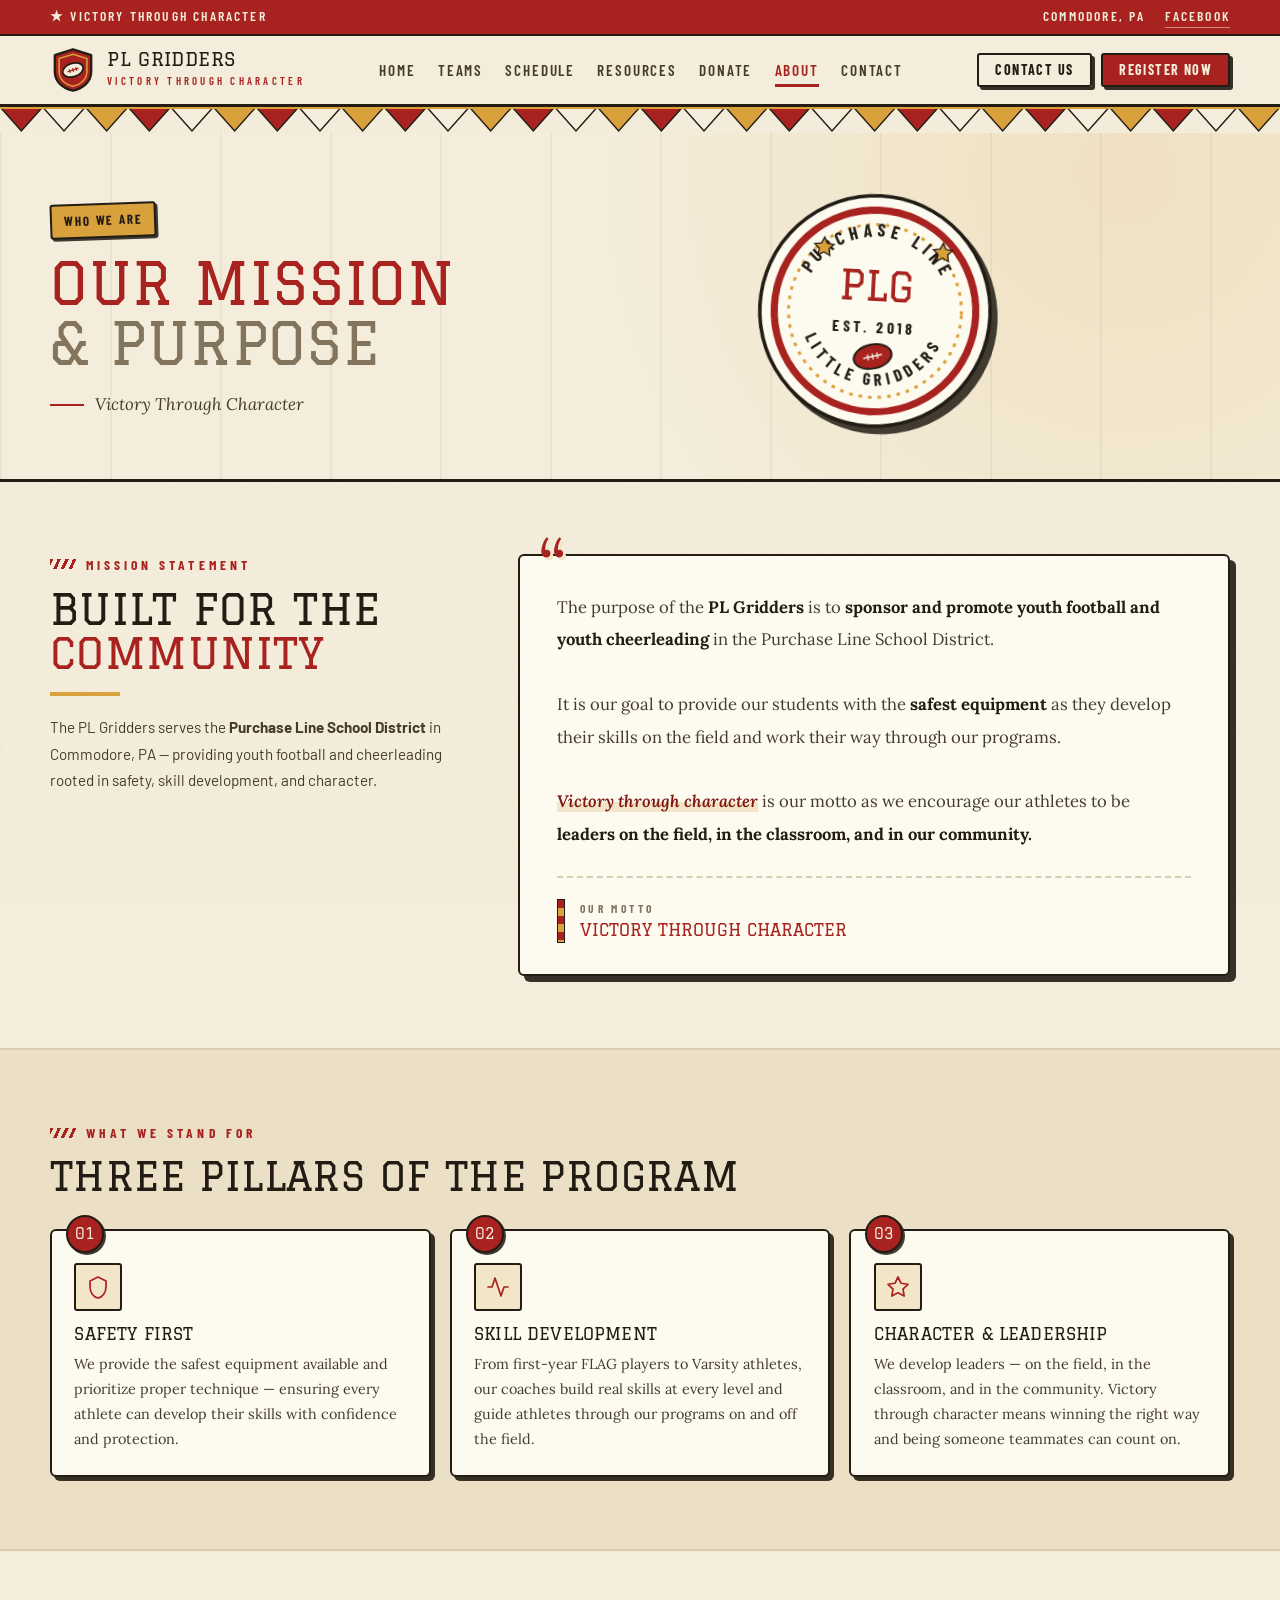
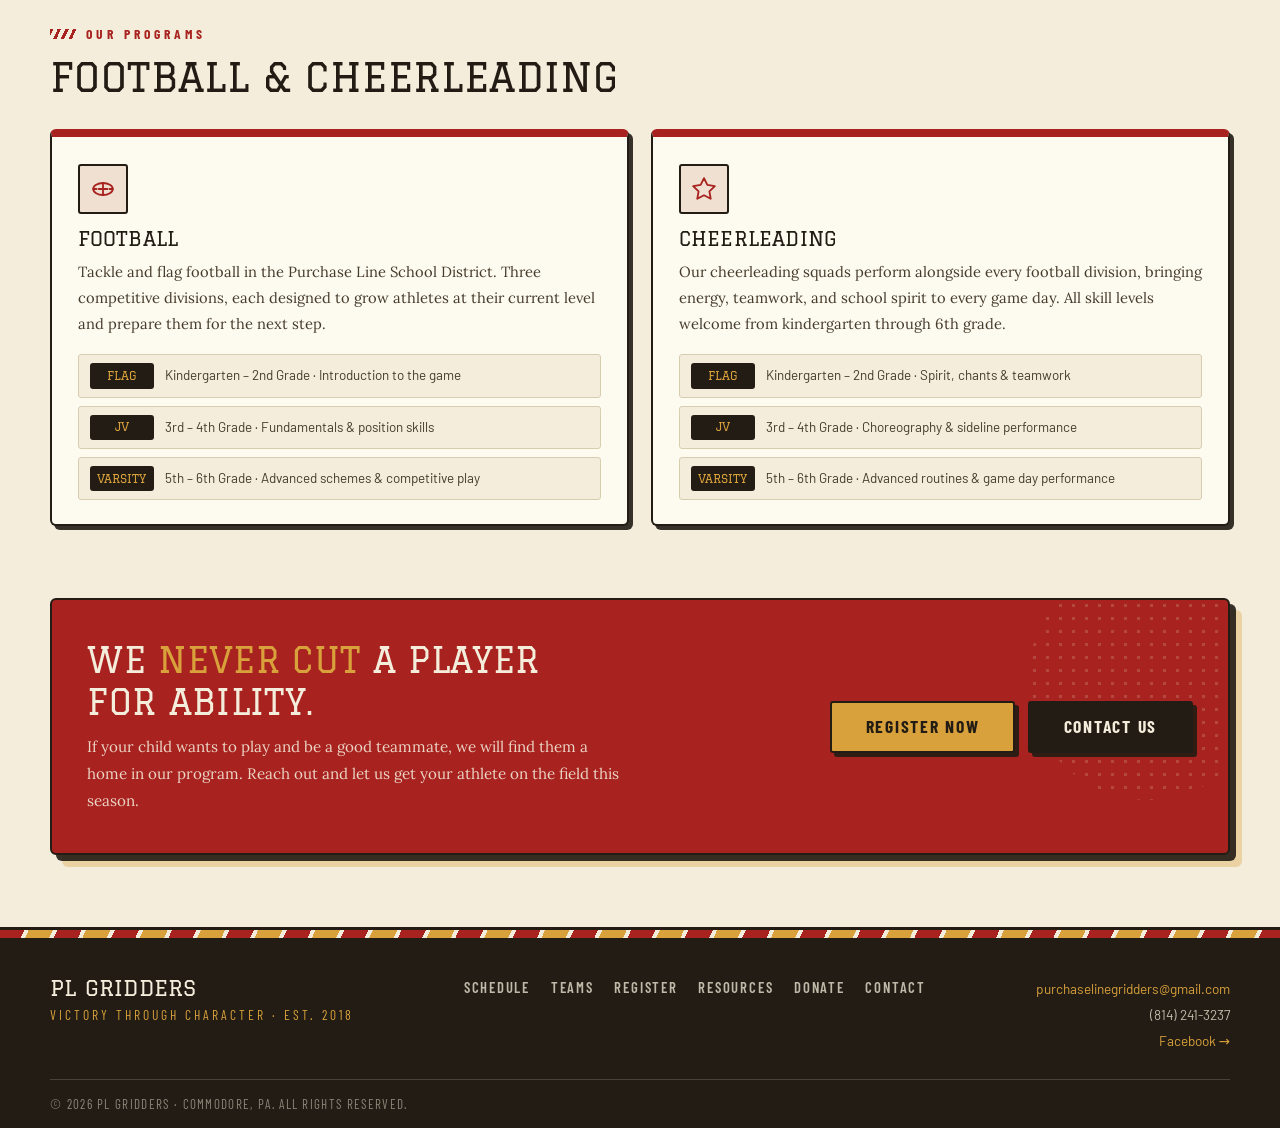
==== commit 1c7ef431: "Update site pages and add theme.css Refresh index, about, donate, register, resources pages and SETU" ====
--- a/about.html
+++ b/about.html
@@ -4,192 +4,148 @@
   <meta charset="UTF-8">
   <title>About | PL Gridders</title>
   <meta name="viewport" content="width=device-width, initial-scale=1.0">
-  <meta name="description" content="About the PL Gridders — our mission, values, and commitment to youth football and cheerleading in Commodore, PA.">
-  <meta name="theme-color" content="#0a0608">
+  <meta name="description" content="The mission and purpose of PL Gridders — youth football and cheerleading in the Purchase Line School District, Commodore, PA.">
+  <meta name="theme-color" content="#a8221f">
   <link rel="preconnect" href="https://fonts.googleapis.com">
   <link rel="preconnect" href="https://fonts.gstatic.com" crossorigin>
-  <link href="https://fonts.googleapis.com/css2?family=Barlow+Condensed:wght@400;600;700;800&family=DM+Sans:wght@300;400;500;600&display=swap" rel="stylesheet">
+  <link href="https://fonts.googleapis.com/css2?family=Graduate&family=Barlow+Condensed:wght@500;600;700&family=Barlow:wght@400;500;600;700&family=Lora:ital,wght@0,400;0,600;1,400&display=swap" rel="stylesheet">
+  <link rel="stylesheet" href="theme.css">
   <style>
-    :root{--bg:#09060a;--bg-card:rgba(15,8,14,0.97);--red:#dc2626;--red-2:#ef4444;--red-3:#fca5a5;--red-soft:rgba(220,38,38,0.12);--red-glow:rgba(220,38,38,0.32);--red-border:rgba(220,38,38,0.42);--text:#ede9e9;--muted:#7a7080;--border:rgba(160,110,110,0.18);--border-med:rgba(180,120,120,0.3);--radius:16px;--radius-lg:24px;--shadow:0 20px 50px rgba(0,0,0,0.85);--t:200ms ease-out}
-    *,*::before,*::after{box-sizing:border-box;margin:0;padding:0}
-    html{scroll-behavior:smooth}
-    body{font-family:'DM Sans',system-ui,sans-serif;background:var(--bg);color:var(--text);min-height:100vh;overflow-x:hidden;-webkit-font-smoothing:antialiased}
-    body::after{content:"";position:fixed;top:0;left:0;right:0;height:500px;background:radial-gradient(ellipse at 50% -10%,rgba(220,38,38,0.1),transparent 65%);pointer-events:none;z-index:0}
-    a{color:inherit;text-decoration:none}
-    button{font-family:inherit;cursor:pointer}
-    .no-scroll{overflow:hidden}
-    .container{width:min(1140px,100% - 2.5rem);margin-inline:auto;position:relative;z-index:1}
-    .display{font-family:'Barlow Condensed',sans-serif;font-weight:800;text-transform:uppercase;letter-spacing:-0.01em;line-height:0.95}
-    .btn{display:inline-flex;align-items:center;gap:.5rem;padding:.6rem 1.5rem;border-radius:999px;border:1px solid transparent;font-size:.82rem;font-weight:600;letter-spacing:.05em;text-transform:uppercase;white-space:nowrap;transition:all var(--t);line-height:1}
-    .btn--red{background:linear-gradient(135deg,var(--red),#991b1b);color:#fff;box-shadow:0 10px 28px var(--red-glow)}
-    .btn--red:hover{transform:translateY(-2px);box-shadow:0 16px 36px rgba(220,38,38,.5)}
-    .btn--ghost{background:transparent;border-color:var(--border-med);color:var(--text)}
-    .btn--ghost:hover{border-color:var(--red-border);color:var(--red-3);transform:translateY(-1px)}
-    .btn--sm{padding:.38rem .95rem;font-size:.72rem}
-    .btn--lg{padding:.75rem 2rem;font-size:.88rem}
-    .site-header{position:sticky;top:0;z-index:50;backdrop-filter:blur(20px);background:rgba(9,6,10,0.91);border-bottom:1px solid var(--border)}
-    .nav{display:flex;align-items:center;justify-content:space-between;padding-block:.82rem;gap:1.5rem}
-    .brand{display:flex;align-items:center;gap:.7rem}
-    .brand-logo{width:38px;height:38px;border-radius:10px;background:linear-gradient(135deg,var(--red),#7f1d1d);display:flex;align-items:center;justify-content:center;box-shadow:0 6px 18px var(--red-glow);flex-shrink:0}
-    .brand-logo svg{width:22px;height:22px}
-    .brand-name{font-family:'Barlow Condensed',sans-serif;font-weight:800;font-size:1.05rem;letter-spacing:.06em;text-transform:uppercase;line-height:1.1}
-    .brand-sub{font-size:.6rem;text-transform:uppercase;letter-spacing:.2em;color:var(--red-3);margin-top:.05rem}
-    .nav-links{display:flex;align-items:center;gap:1.75rem;font-size:.78rem;font-weight:500;letter-spacing:.07em;text-transform:uppercase;color:var(--muted)}
-    .nav-links a{transition:color var(--t);position:relative}
-    .nav-links a::after{content:"";position:absolute;left:0;bottom:-.38rem;width:0;height:2px;border-radius:999px;background:var(--red);transition:width var(--t)}
-    .nav-links a:hover,.nav-links a.active{color:var(--text)}
-    .nav-links a:hover::after,.nav-links a.active::after{width:100%}
-    .nav-actions{display:flex;align-items:center;gap:.7rem}
-    .nav-toggle{display:none;width:38px;height:38px;border-radius:999px;border:1px solid var(--border-med);background:rgba(15,8,14,.9);align-items:center;justify-content:center}
-    .hamburger{width:18px;height:2px;background:var(--text);border-radius:999px;position:relative;transition:transform var(--t)}
-    .hamburger::before,.hamburger::after{content:"";position:absolute;left:0;width:18px;height:2px;background:inherit;border-radius:inherit;transition:transform var(--t),top var(--t),opacity var(--t)}
-    .hamburger::before{top:-6px}
-    .hamburger::after{top:6px}
-    .nav-toggle--open .hamburger{transform:rotate(45deg)}
-    .nav-toggle--open .hamburger::before{top:0;transform:rotate(-90deg)}
-    .nav-toggle--open .hamburger::after{top:0;opacity:0}
-
-    /* PAGE HERO */
-    .page-hero{padding:5rem 0 4rem;position:relative;overflow:hidden}
-    .page-hero::before{content:"";position:absolute;top:-30%;right:-8%;width:55%;height:160%;background:linear-gradient(155deg,rgba(220,38,38,0.07) 0%,transparent 55%);clip-path:polygon(22% 0%,100% 0%,100% 100%,0% 100%);pointer-events:none}
-    .page-hero::after{content:"";position:absolute;inset:0;background:repeating-linear-gradient(180deg,transparent,transparent 59px,rgba(220,38,38,0.04) 60px);pointer-events:none}
-    .page-hero-inner{display:grid;grid-template-columns:minmax(0,1fr) minmax(0,0.55fr);gap:4rem;align-items:end}
-    .page-kicker{display:inline-flex;align-items:center;gap:.45rem;padding:.25rem .75rem .25rem .35rem;border-radius:999px;background:var(--red-soft);border:1px solid var(--red-border);font-size:.67rem;font-weight:600;text-transform:uppercase;letter-spacing:.18em;color:var(--red-3);margin-bottom:1.1rem}
-    .kicker-dot{width:8px;height:8px;border-radius:999px;background:var(--red);box-shadow:0 0 0 4px rgba(220,38,38,.3);animation:pulse 2s infinite}
-    @keyframes pulse{0%,100%{box-shadow:0 0 0 4px rgba(220,38,38,.3)}50%{box-shadow:0 0 0 8px rgba(220,38,38,.1)}  }
-    .page-title{font-size:clamp(3.2rem,7vw + 1rem,6.5rem);margin-bottom:1rem}
-    .page-title .line-red{color:var(--red);display:block}
-    .page-title .line-dim{color:rgba(237,233,233,0.35);display:block;font-size:0.7em;letter-spacing:0.04em}
-    .page-tagline{font-family:'Barlow Condensed',sans-serif;font-size:1.05rem;font-weight:600;letter-spacing:.32em;text-transform:uppercase;color:var(--muted);display:flex;align-items:center;gap:.65rem;margin-bottom:1.5rem}
-    .page-tagline::before{content:"";display:block;width:32px;height:1.5px;background:var(--red);flex-shrink:0}
-    .page-hero-right{align-self:stretch;display:flex;align-items:flex-end;justify-content:flex-end}
-    .hero-crest{position:relative;width:220px;height:220px;display:flex;align-items:center;justify-content:center}
-    .crest-ring{position:absolute;inset:0;border-radius:999px;border:1.5px dashed rgba(220,38,38,0.22);animation:slowspin 30s linear infinite}
-    .crest-ring-inner{position:absolute;inset:18px;border-radius:999px;border:1px solid rgba(220,38,38,0.14);animation:slowspin 20s linear infinite reverse}
-    @keyframes slowspin{to{transform:rotate(360deg)}}
-    .crest-core{width:130px;height:130px;border-radius:999px;background:radial-gradient(circle at 30% 25%,rgba(220,38,38,0.18),rgba(127,29,29,0.35));border:1px solid var(--red-border);box-shadow:0 0 40px rgba(220,38,38,0.18),inset 0 0 20px rgba(220,38,38,0.06);display:flex;align-items:center;justify-content:center;flex-direction:column;gap:0.1rem}
-    .crest-year{font-family:'Barlow Condensed',sans-serif;font-weight:800;font-size:1.8rem;letter-spacing:.04em;color:var(--red-3)}
-    .crest-org{font-family:'Barlow Condensed',sans-serif;font-weight:600;font-size:.55rem;letter-spacing:.22em;text-transform:uppercase;color:var(--muted);text-align:center;line-height:1.5}
-    .crest-dot{position:absolute;width:6px;height:6px;border-radius:999px;background:var(--red);box-shadow:0 0 8px rgba(220,38,38,0.6)}
-    .crest-dot--n{top:8px;left:50%;transform:translateX(-50%)}
-    .crest-dot--s{bottom:8px;left:50%;transform:translateX(-50%)}
-    .crest-dot--e{right:8px;top:50%;transform:translateY(-50%)}
-    .crest-dot--w{left:8px;top:50%;transform:translateY(-50%)}
-
-    /* MISSION */
-    .mission-section{padding-block:5rem}
-    .mission-layout{display:grid;grid-template-columns:minmax(0,1fr) minmax(0,1.6fr);gap:5rem;align-items:start}
-    .mission-left{position:sticky;top:6rem}
-    .mission-eyebrow{font-size:.65rem;text-transform:uppercase;letter-spacing:.28em;color:var(--red-3);font-weight:600;margin-bottom:.5rem}
-    .mission-heading{font-size:clamp(2rem,4vw,3rem);line-height:1;margin-bottom:1rem}
-    .mission-rule{width:48px;height:3px;background:linear-gradient(90deg,var(--red),transparent);border-radius:999px;margin-bottom:1.2rem}
-    .mission-meta{font-size:.78rem;color:var(--muted);line-height:1.7;max-width:18rem}
-    .mission-meta strong{color:var(--text);font-weight:500}
-    .mission-statement-card{border-radius:var(--radius-lg);background:var(--bg-card);border:1px solid var(--border-med);padding:3rem 3.5rem;position:relative;overflow:hidden;box-shadow:var(--shadow)}
-    .mission-statement-card::before{content:"";position:absolute;inset:0;background:radial-gradient(ellipse at top left,rgba(220,38,38,0.07),transparent 55%);pointer-events:none}
-    .mission-statement-card::after{content:"";position:absolute;top:0;left:0;bottom:0;width:3px;background:linear-gradient(to bottom,var(--red),transparent)}
-    .ms-quote-mark{font-family:'Barlow Condensed',sans-serif;font-size:8rem;line-height:0.7;color:rgba(220,38,38,0.18);margin-bottom:.5rem;display:block;user-select:none}
-    .ms-text{font-size:clamp(1rem,1.5vw,1.17rem);line-height:1.85;color:rgba(237,233,233,0.9);margin-bottom:2rem}
-    .ms-text strong{color:#fff;font-weight:600}
-    .ms-text .hi{color:var(--red-3);font-style:italic}
-    .ms-motto{display:flex;align-items:center;gap:1rem;padding:1.25rem 1.5rem;border-radius:14px;background:rgba(220,38,38,0.08);border:1px solid var(--red-border)}
-    .ms-motto-bar{width:3px;min-height:40px;background:linear-gradient(to bottom,var(--red),var(--red-2));border-radius:999px;flex-shrink:0;align-self:stretch}
-    .ms-motto-label{font-size:.62rem;text-transform:uppercase;letter-spacing:.22em;color:var(--muted);margin-bottom:.3rem}
-    .ms-motto-text{font-family:'Barlow Condensed',sans-serif;font-weight:800;font-size:1.5rem;letter-spacing:.06em;text-transform:uppercase;color:var(--text)}
-
-    /* PILLARS */
-    .pillars-section{padding-block:1rem 5rem}
-    .section-eyebrow{font-size:.65rem;text-transform:uppercase;letter-spacing:.28em;color:var(--red-3);font-weight:600;margin-bottom:.5rem}
-    .section-heading{font-size:clamp(1.8rem,3vw,2.5rem);margin-bottom:2.5rem}
-    .pillars-grid{display:grid;grid-template-columns:repeat(3,minmax(0,1fr));gap:1.25rem}
-    .pillar{border-radius:var(--radius);background:var(--bg-card);border:1px solid var(--border);padding:2rem 1.75rem;display:flex;flex-direction:column;gap:.75rem;position:relative;overflow:hidden;transition:border-color var(--t),transform var(--t),box-shadow var(--t)}
-    .pillar:hover{border-color:var(--red-border);transform:translateY(-3px);box-shadow:0 20px 40px rgba(0,0,0,.7)}
-    .pillar::before{content:"";position:absolute;top:0;left:0;right:0;height:2.5px;background:linear-gradient(90deg,var(--red),transparent);opacity:0;transition:opacity var(--t)}
-    .pillar:hover::before{opacity:1}
-    .pillar-num{font-family:'Barlow Condensed',sans-serif;font-weight:800;font-size:3.5rem;line-height:1;color:rgba(220,38,38,0.15);margin-bottom:.25rem;transition:color var(--t)}
-    .pillar:hover .pillar-num{color:rgba(220,38,38,0.3)}
-    .pillar-icon{width:40px;height:40px;border-radius:10px;background:var(--red-soft);border:1px solid var(--red-border);display:flex;align-items:center;justify-content:center;margin-bottom:.25rem}
-    .pillar-icon svg{width:20px;height:20px;stroke:var(--red-3)}
-    .pillar-title{font-family:'Barlow Condensed',sans-serif;font-weight:800;font-size:1.4rem;text-transform:uppercase;letter-spacing:.04em}
-    .pillar-body{font-size:.84rem;color:var(--muted);line-height:1.75}
-
-    /* PROGRAMS */
-    .programs-section{padding-block:5rem}
-    .prog-grid{display:grid;grid-template-columns:1fr 1fr;gap:1.5rem}
-    .prog-card{border-radius:var(--radius-lg);background:var(--bg-card);border:1px solid var(--border);padding:2.25rem;position:relative;overflow:hidden;transition:border-color var(--t),transform var(--t)}
-    .prog-card:hover{border-color:var(--red-border);transform:translateY(-2px)}
-    .prog-card::after{content:"";position:absolute;inset:0;background:radial-gradient(circle at bottom right,rgba(220,38,38,0.05),transparent 60%);pointer-events:none}
-    .prog-icon{width:52px;height:52px;border-radius:14px;background:var(--red-soft);border:1px solid var(--red-border);display:flex;align-items:center;justify-content:center;margin-bottom:1.25rem}
-    .prog-icon svg{width:26px;height:26px;stroke:var(--red-3)}
-    .prog-title{font-family:'Barlow Condensed',sans-serif;font-weight:800;font-size:1.6rem;text-transform:uppercase;letter-spacing:.04em;margin-bottom:.5rem}
-    .prog-desc{font-size:.87rem;color:var(--muted);line-height:1.75;margin-bottom:1.25rem}
-    .prog-levels{display:flex;flex-direction:column;gap:.45rem}
-    .prog-level{display:flex;align-items:center;gap:.65rem;font-size:.78rem}
-    .pl-badge{padding:.2rem .65rem;border-radius:999px;background:var(--red-soft);border:1px solid var(--red-border);font-size:.65rem;font-weight:600;text-transform:uppercase;letter-spacing:.1em;color:var(--red-3);white-space:nowrap;flex-shrink:0}
-    .pl-desc{color:var(--muted)}
-
-    /* CTA STRIP */
-    .commit-strip{margin-block:2rem;border-radius:var(--radius-lg);background:linear-gradient(135deg,rgba(220,38,38,0.1) 0%,rgba(127,29,29,0.08) 50%,rgba(220,38,38,0.05) 100%);border:1px solid var(--red-border);padding:3rem 3.5rem;position:relative;overflow:hidden}
-    .commit-strip::before{content:"";position:absolute;top:0;left:0;bottom:0;width:4px;background:linear-gradient(to bottom,var(--red),#7f1d1d)}
-    .commit-inner{display:grid;grid-template-columns:minmax(0,1fr) auto;gap:2rem;align-items:center}
-    .commit-title{font-family:'Barlow Condensed',sans-serif;font-weight:800;font-size:clamp(1.5rem,3vw,2.2rem);text-transform:uppercase;letter-spacing:.03em;margin-bottom:.5rem}
-    .commit-title span{color:var(--red)}
-    .commit-sub{font-size:.87rem;color:var(--muted);max-width:36rem;line-height:1.7}
-    .commit-actions{display:flex;gap:.75rem;flex-wrap:wrap;align-items:center}
-
-    /* FOOTER */
-    .site-footer{padding-block:1.75rem;border-top:1px solid var(--border);font-size:.74rem;color:var(--muted)}
-    .fi-r{display:flex;justify-content:space-between;align-items:center;gap:1rem;flex-wrap:wrap}
-    .f-links{display:flex;gap:1rem;flex-wrap:wrap}
-    .f-links a{transition:color var(--t)}
-    .f-links a:hover{color:var(--text)}
-    .f-soc{display:flex;gap:.5rem;align-items:center}
-    .soc-btn{width:30px;height:30px;border-radius:999px;border:1px solid var(--border);background:rgba(15,8,14,.95);display:flex;align-items:center;justify-content:center;transition:all var(--t)}
-    .soc-btn svg{width:13px;height:13px;stroke:var(--muted)}
-    .soc-btn:hover{border-color:var(--red-border);background:var(--red-soft)}
-    .soc-btn:hover svg{stroke:var(--red-3)}
-
-    /* REVEAL */
-    .reveal{opacity:0;transform:translateY(28px);transition:opacity 440ms ease-out,transform 440ms ease-out}
-    .revealed{opacity:1;transform:none}
-
-    @media(max-width:960px){
-      .page-hero-inner{grid-template-columns:1fr}
-      .page-hero-right{display:none}
-      .mission-layout{grid-template-columns:1fr;gap:2.5rem}
-      .mission-left{position:static}
-      .prog-grid{grid-template-columns:1fr}
-      .pillars-grid{grid-template-columns:1fr 1fr}
-      .commit-inner{grid-template-columns:1fr}
-    }
-    @media(max-width:768px){
-      .nav-links{position:fixed;inset:0 0 auto;padding:4.5rem 1.75rem 1.5rem;flex-direction:column;align-items:flex-start;background:rgba(9,4,9,.99);backdrop-filter:blur(20px);transform:translateY(-100%);opacity:0;pointer-events:none;transition:transform 260ms ease-out,opacity 220ms ease-out;gap:1.25rem;font-size:1rem;z-index:49}
-      .nav-links--open{transform:none;opacity:1;pointer-events:auto}
-      .nav-actions{display:none}
-      .nav-toggle{display:flex}
-      .pillars-grid{grid-template-columns:1fr}
-      .mission-statement-card{padding:2rem 1.75rem}
-      .commit-strip{padding:2rem 1.75rem}
-    }
-    @media(max-width:520px){
-      .fi-r{flex-direction:column;align-items:flex-start}
-      .page-title{font-size:3rem}
-    }
+    /* page hero with crest */
+    .ph-inner{display:grid;grid-template-columns:minmax(0,1.4fr) minmax(0,1fr);gap:2.5rem;align-items:center}
+    @media(max-width:820px){.ph-inner{grid-template-columns:1fr}.hero-crest{margin-inline:auto}}
+    .ph-title .line-dim{color:var(--muted)}
+    .page-tagline{
+      margin-top:1.1rem;font-family:'Lora',Georgia,serif;font-style:italic;font-size:1.05rem;color:var(--ink-2);
+      display:flex;align-items:center;gap:.7rem;
+    }
+    .page-tagline::before{content:"";width:34px;height:2px;background:var(--red)}
+
+    /* varsity crest roundel */
+    .hero-crest{width:240px;height:240px;position:relative;transform:rotate(3deg)}
+    .hero-crest svg{width:100%;height:100%;display:block;filter:drop-shadow(6px 6px 0 rgba(34,28,20,.85))}
+
+    /* mission */
+    .mission-section{padding-block:4.5rem}
+    .mission-layout{display:grid;grid-template-columns:minmax(0,.9fr) minmax(0,1.5fr);gap:2.6rem;align-items:start}
+    @media(max-width:860px){.mission-layout{grid-template-columns:1fr}}
+    .mission-heading{font-size:clamp(1.9rem,3.8vw,2.7rem);margin-bottom:1rem}
+    .mission-heading .red{color:var(--red)}
+    .mission-rule{width:70px;height:4px;background:var(--gold);margin-bottom:1.1rem}
+    .mission-meta{font-size:.95rem;color:var(--ink-2);line-height:1.75}
+    .mission-statement-card{
+      background:var(--card);border:2px solid var(--ink);border-radius:var(--r-md);
+      box-shadow:var(--shadow);padding:2.2rem 2.3rem 1.9rem;position:relative;
+    }
+    .ms-quote-mark{
+      position:absolute;top:-26px;left:18px;font-family:'Lora',Georgia,serif;
+      font-size:4.5rem;line-height:1;color:var(--red);
+      text-shadow:3px 3px 0 var(--gold-wash);
+    }
+    .ms-text{font-family:'Lora',Georgia,serif;font-size:1.04rem;line-height:1.95;color:var(--ink-2)}
+    .ms-text strong{color:var(--ink)}
+    .ms-text .hi{background:linear-gradient(transparent 55%, var(--gold-wash) 55%);font-weight:600;color:var(--red-deep);font-style:italic}
+    .ms-motto{display:flex;align-items:center;gap:.9rem;margin-top:1.6rem;padding-top:1.3rem;border-top:2px dashed var(--line)}
+    .ms-motto-bar{width:8px;height:44px;background:repeating-linear-gradient(180deg,var(--red) 0 8px,var(--gold) 8px 16px);border:1.5px solid var(--ink)}
+    .ms-motto-label{font-family:'Barlow Condensed',sans-serif;font-weight:700;font-size:.72rem;text-transform:uppercase;letter-spacing:.3em;color:var(--muted)}
+    .ms-motto-text{font-family:'Graduate',serif;font-size:1.05rem;text-transform:uppercase;color:var(--red)}
+
+    /* pillars */
+    .pillars-section{padding-block:4.5rem;background:var(--paper-2);border-block:2px solid var(--line)}
+    .section-heading{font-size:clamp(1.7rem,3.4vw,2.5rem);margin-bottom:2rem}
+    .pillars-grid{display:grid;grid-template-columns:repeat(3,1fr);gap:1.2rem}
+    @media(max-width:860px){.pillars-grid{grid-template-columns:1fr}}
+    .pillar{
+      background:var(--card);border:2px solid var(--ink);border-radius:var(--r-md);
+      box-shadow:var(--shadow-sm);padding:1.6rem 1.4rem 1.4rem;position:relative;
+      transition:transform var(--t),box-shadow var(--t);
+    }
+    .pillar:hover{transform:translate(-2px,-2px);box-shadow:6px 6px 0 rgba(34,28,20,.9)}
+    .pillar-num{
+      position:absolute;top:-16px;left:14px;width:38px;height:38px;
+      display:flex;align-items:center;justify-content:center;
+      font-family:'Graduate',serif;font-size:.95rem;color:var(--paper);
+      background:var(--red);border:2px solid var(--ink);border-radius:50%;
+      box-shadow:2px 2px 0 rgba(34,28,20,.85);
+    }
+    .pillar-icon{
+      width:48px;height:48px;margin:.4rem 0 .9rem;border:2px solid var(--ink);border-radius:var(--r-sm);
+      background:var(--gold-wash);display:flex;align-items:center;justify-content:center;
+    }
+    .pillar-icon svg{width:24px;height:24px;stroke:var(--red)}
+    .pillar-title{font-size:1.05rem;margin-bottom:.55rem}
+    .pillar-body{font-family:'Lora',Georgia,serif;font-size:.9rem;color:var(--ink-2);line-height:1.75}
+
+    /* programs */
+    .programs-section{padding-block:4.5rem}
+    .prog-grid{display:grid;grid-template-columns:1fr 1fr;gap:1.4rem}
+    @media(max-width:820px){.prog-grid{grid-template-columns:1fr}}
+    .prog-card{
+      background:var(--card);border:2px solid var(--ink);border-radius:var(--r-md);
+      box-shadow:var(--shadow-sm);padding:1.7rem 1.6rem 1.5rem;border-top:8px solid var(--red);
+      transition:transform var(--t),box-shadow var(--t);
+    }
+    .prog-card:hover{transform:translate(-2px,-2px);box-shadow:6px 6px 0 rgba(34,28,20,.9)}
+    .prog-icon{width:50px;height:50px;margin-bottom:.9rem;border:2px solid var(--ink);border-radius:var(--r-sm);background:var(--red-wash);display:flex;align-items:center;justify-content:center}
+    .prog-icon svg{width:26px;height:26px;stroke:var(--red)}
+    .prog-title{font-size:1.25rem;margin-bottom:.6rem}
+    .prog-desc{font-family:'Lora',Georgia,serif;font-size:.92rem;color:var(--ink-2);line-height:1.75;margin-bottom:1.1rem}
+    .prog-levels{display:flex;flex-direction:column;gap:.5rem}
+    .prog-level{display:flex;align-items:center;gap:.7rem;padding:.5rem .7rem;border:1.5px solid var(--line);border-radius:var(--r-sm);background:var(--paper)}
+    .pl-badge{
+      flex-shrink:0;min-width:64px;text-align:center;font-family:'Graduate',serif;font-size:.72rem;
+      text-transform:uppercase;padding:.22rem .45rem;background:var(--ink);color:var(--gold);
+      border-radius:var(--r-sm);
+    }
+    .pl-desc{font-size:.84rem;color:var(--ink-2)}
+
+    /* commitment banner */
+    .commit-strip{
+      background:var(--red);color:var(--paper);border:2px solid var(--ink);border-radius:var(--r-md);
+      box-shadow:var(--shadow), 12px 12px 0 rgba(217,161,59,.35);
+      padding:2.4rem 2.2rem;position:relative;overflow:hidden;transform:rotate(-.5deg);
+    }
+    .commit-strip::after{
+      content:"";position:absolute;top:-40px;right:-40px;width:240px;height:240px;border-radius:50%;
+      background:radial-gradient(circle, rgba(244,237,219,.4) 1.5px, transparent 1.5px);
+      background-size:13px 13px;opacity:.45;pointer-events:none;
+    }
+    .commit-inner{display:flex;align-items:center;justify-content:space-between;gap:2rem;flex-wrap:wrap;position:relative;z-index:1}
+    .commit-title{font-size:clamp(1.5rem,3.2vw,2.2rem);line-height:1.2}
+    .commit-title span{color:var(--gold)}
+    .commit-sub{font-family:'Lora',Georgia,serif;font-size:.95rem;color:rgba(244,237,219,.88);max-width:34rem;line-height:1.75;margin-top:.7rem}
+    .commit-actions{display:flex;gap:.8rem;flex-wrap:wrap}
   </style>
 </head>
 <body>
 
+<!-- TOP STRIPE -->
+<div class="top-stripe">
+  <div class="container">
+    <span>★ Victory Through Character</span>
+    <div class="ts-right">
+      <span class="ts-hide">Commodore, PA</span>
+      <a href="https://www.facebook.com/Purchase-Line-Little-Gridders-313146252057597" target="_blank" rel="noopener">Facebook</a>
+    </div>
+  </div>
+</div>
+
+<!-- HEADER -->
 <header class="site-header">
   <div class="container">
     <nav class="nav">
       <a href="index.html" class="brand">
         <div class="brand-logo">
-          <svg viewBox="0 0 24 24" fill="none">
-            <ellipse cx="12" cy="12" rx="9" ry="5.8" fill="rgba(255,255,255,0.92)"/>
-            <line x1="3" y1="12" x2="21" y2="12" stroke="#7f1d1d" stroke-width="1.2" stroke-dasharray="3 2"/>
-            <line x1="12" y1="6.2" x2="12" y2="17.8" stroke="#7f1d1d" stroke-width="1.2"/>
-            <line x1="7.5" y1="8" x2="7.5" y2="16" stroke="#7f1d1d" stroke-width="0.9"/>
-            <line x1="16.5" y1="8" x2="16.5" y2="16" stroke="#7f1d1d" stroke-width="0.9"/>
+          <svg viewBox="0 0 48 48" xmlns="http://www.w3.org/2000/svg" aria-hidden="true">
+            <path d="M24 2.5 43 8.5v17c0 11-8.6 17.6-19 20-10.4-2.4-19-9-19-20v-17Z" fill="#a8221f" stroke="#221c14" stroke-width="2.4" stroke-linejoin="round"/>
+            <path d="M24 7.5 38.5 12v13.2c0 8.6-6.6 13.8-14.5 15.8-7.9-2-14.5-7.2-14.5-15.8V12Z" fill="none" stroke="#d9a13b" stroke-width="1.6"/>
+            <g transform="rotate(-18 24 24)">
+              <ellipse cx="24" cy="24" rx="11" ry="7" fill="#f4eddb" stroke="#221c14" stroke-width="1.8"/>
+              <line x1="18" y1="24" x2="30" y2="24" stroke="#a8221f" stroke-width="1.4"/>
+              <line x1="20.5" y1="22" x2="20.5" y2="26" stroke="#a8221f" stroke-width="1.2"/>
+              <line x1="24" y1="22" x2="24" y2="26" stroke="#a8221f" stroke-width="1.2"/>
+              <line x1="27.5" y1="22" x2="27.5" y2="26" stroke="#a8221f" stroke-width="1.2"/>
+            </g>
           </svg>
         </div>
         <div>
@@ -202,60 +158,89 @@
         <a href="index.html">Home</a>
         <a href="index.html#teams">Teams</a>
         <a href="index.html#schedule">Schedule</a>
-        <a href="index.html#register">Register</a>
-        <a href="about.html" class="active">About</a>
+        <a href="resources.html">Resources</a>
+        <a href="donate.html">Donate</a>
+        <a href="about.html" class="on">About</a>
         <a href="index.html#contact">Contact</a>
+        <a href="register.html" class="nav-reg">Register Now</a>
       </div>
       <div class="nav-actions">
-        <button class="btn btn--ghost btn--sm" onclick="window.location='index.html#register'">Register</button>
-        <button class="btn btn--red btn--sm" onclick="window.location='index.html#contact'">Contact Us</button>
+        <button class="btn btn--ghost btn--sm" onclick="window.location='index.html#contact'">Contact Us</button>
+        <button class="btn btn--red btn--sm" onclick="window.location='register.html'">Register Now</button>
       </div>
     </nav>
   </div>
 </header>
 
+<!-- PENNANT BUNTING -->
+<div class="bunting" aria-hidden="true">
+  <svg preserveAspectRatio="none" viewBox="0 0 1200 26" xmlns="http://www.w3.org/2000/svg">
+    <defs>
+      <pattern id="pennants" x="0" y="0" width="120" height="26" patternUnits="userSpaceOnUse">
+        <path d="M0 0h40L20 24Z"   fill="#a8221f" stroke="#221c14" stroke-width="1.4"/>
+        <path d="M40 0h40L60 24Z"  fill="#f4eddb" stroke="#221c14" stroke-width="1.4"/>
+        <path d="M80 0h40L100 24Z" fill="#d9a13b" stroke="#221c14" stroke-width="1.4"/>
+      </pattern>
+    </defs>
+    <rect width="1200" height="26" fill="url(#pennants)"/>
+  </svg>
+</div>
+
+<!-- PAGE HERO -->
 <section class="page-hero">
-  <div class="container">
-    <div class="page-hero-inner">
-      <div>
-        <div class="page-kicker"><span class="kicker-dot"></span>Who We Are</div>
-        <h1 class="display page-title">
-          <span class="line-red">Our</span>
-          <span>Mission</span>
-          <span class="line-dim">&amp; Purpose</span>
-        </h1>
-        <div class="page-tagline">Victory Through Character</div>
-      </div>
-      <div class="page-hero-right">
-        <div class="hero-crest">
-          <div class="crest-ring"></div>
-          <div class="crest-ring-inner"></div>
-          <div class="crest-dot crest-dot--n"></div>
-          <div class="crest-dot crest-dot--s"></div>
-          <div class="crest-dot crest-dot--e"></div>
-          <div class="crest-dot crest-dot--w"></div>
-          <div class="crest-core">
-            <div class="crest-year">PL</div>
-            <div class="crest-org">Purchase Line<br>Little Gridders</div>
-          </div>
-        </div>
-      </div>
+  <div class="container ph-inner">
+    <div>
+      <div class="ph-kicker"><span class="sticker">Who We Are</span></div>
+      <h1 class="display ph-title">
+        <span class="accent">Our Mission</span><br>
+        <span class="line-dim">&amp; Purpose</span>
+      </h1>
+      <div class="page-tagline">Victory Through Character</div>
+    </div>
+    <div class="hero-crest" aria-hidden="true">
+      <svg viewBox="0 0 200 200" xmlns="http://www.w3.org/2000/svg">
+        <circle cx="100" cy="100" r="96" fill="#fdfaf0" stroke="#221c14" stroke-width="3"/>
+        <circle cx="100" cy="100" r="84" fill="none" stroke="#a8221f" stroke-width="6"/>
+        <circle cx="100" cy="100" r="72" fill="none" stroke="#d9a13b" stroke-width="2.5" stroke-dasharray="3 5"/>
+        <defs>
+          <path id="arcTop" d="M100 100 m-62 0 a62 62 0 0 1 124 0" fill="none"/>
+          <path id="arcBot" d="M100 100 m-62 0 a62 62 0 0 0 124 0" fill="none"/>
+        </defs>
+        <text font-family="Barlow Condensed, sans-serif" font-weight="700" font-size="15" letter-spacing="4" fill="#221c14">
+          <textPath href="#arcTop" startOffset="50%" text-anchor="middle">PURCHASE LINE</textPath>
+        </text>
+        <text font-family="Barlow Condensed, sans-serif" font-weight="700" font-size="14" letter-spacing="4" fill="#221c14">
+          <textPath href="#arcBot" startOffset="50%" text-anchor="middle">LITTLE GRIDDERS</textPath>
+        </text>
+        <text x="100" y="92" font-family="Graduate, serif" font-size="34" fill="#a8221f" text-anchor="middle">PLG</text>
+        <text x="100" y="118" font-family="Barlow Condensed, sans-serif" font-weight="700" font-size="13" letter-spacing="3" fill="#221c14" text-anchor="middle">EST. 2018</text>
+        <g transform="translate(100 138) rotate(-15)">
+          <ellipse cx="0" cy="0" rx="16" ry="10" fill="#a8221f" stroke="#221c14" stroke-width="1.6"/>
+          <line x1="-8" y1="0" x2="8" y2="0" stroke="#f4eddb" stroke-width="1.3"/>
+          <line x1="-4" y1="-2.5" x2="-4" y2="2.5" stroke="#f4eddb" stroke-width="1.1"/>
+          <line x1="0" y1="-2.5" x2="0" y2="2.5" stroke="#f4eddb" stroke-width="1.1"/>
+          <line x1="4" y1="-2.5" x2="4" y2="2.5" stroke="#f4eddb" stroke-width="1.1"/>
+        </g>
+        <path d="M62 56 l4.5 9 10 1.4 -7.2 7 1.7 9.9 -9 -4.7 -9 4.7 1.7 -9.9 -7.2 -7 10 -1.4Z" transform="scale(.55) translate(38 18)" fill="#d9a13b" stroke="#221c14" stroke-width="2"/>
+        <path d="M62 56 l4.5 9 10 1.4 -7.2 7 1.7 9.9 -9 -4.7 -9 4.7 1.7 -9.9 -7.2 -7 10 -1.4Z" transform="scale(.55) translate(218 18)" fill="#d9a13b" stroke="#221c14" stroke-width="2"/>
+      </svg>
     </div>
   </div>
 </section>
 
+<!-- MISSION -->
 <section class="mission-section">
   <div class="container">
     <div class="mission-layout">
-      <div class="mission-left reveal">
-        <div class="mission-eyebrow">Mission Statement</div>
-        <h2 class="display mission-heading">Built for the<br><span style="color:var(--red)">Community.</span></h2>
+      <div class="reveal">
+        <div class="eyebrow">Mission Statement</div>
+        <h2 class="display mission-heading">Built for the<br><span class="red">Community</span></h2>
         <div class="mission-rule"></div>
         <p class="mission-meta">The PL Gridders serves the <strong>Purchase Line School District</strong> in Commodore, PA — providing youth football and cheerleading rooted in safety, skill development, and character.</p>
       </div>
-      <div class="mission-body reveal">
+      <div class="reveal">
         <div class="mission-statement-card">
-          <span class="ms-quote-mark">"</span>
+          <span class="ms-quote-mark">&ldquo;</span>
           <p class="ms-text">
             The purpose of the <strong>PL Gridders</strong> is to <strong>sponsor and promote youth football and youth cheerleading</strong> in the Purchase Line School District.<br><br>
             It is our goal to provide our students with the <strong>safest equipment</strong> as they develop their skills on the field and work their way through our programs.<br><br>
@@ -274,11 +259,12 @@
   </div>
 </section>
 
+<!-- PILLARS -->
 <section class="pillars-section">
   <div class="container">
     <div class="reveal">
-      <div class="section-eyebrow">What We Stand For</div>
-      <h2 class="display section-heading">Three Pillars of the Program.</h2>
+      <div class="eyebrow">What We Stand For</div>
+      <h2 class="display section-heading">Three Pillars of the Program</h2>
     </div>
     <div class="pillars-grid">
       <div class="pillar reveal">
@@ -315,11 +301,12 @@
   </div>
 </section>
 
+<!-- PROGRAMS -->
 <section class="programs-section">
   <div class="container">
     <div class="reveal" style="margin-bottom:2rem">
-      <div class="section-eyebrow">Our Programs</div>
-      <h2 class="display section-heading">Football &amp; Cheerleading.</h2>
+      <div class="eyebrow">Our Programs</div>
+      <h2 class="display section-heading" style="margin-bottom:0">Football &amp; Cheerleading</h2>
     </div>
     <div class="prog-grid">
       <div class="prog-card reveal">
@@ -356,6 +343,7 @@
   </div>
 </section>
 
+<!-- COMMITMENT BANNER -->
 <div class="container">
   <div class="commit-strip reveal">
     <div class="commit-inner">
@@ -364,29 +352,36 @@
         <p class="commit-sub">If your child wants to play and be a good teammate, we will find them a home in our program. Reach out and let us get your athlete on the field this season.</p>
       </div>
       <div class="commit-actions">
-        <a href="index.html#register" class="btn btn--red btn--lg">Register Now</a>
-        <a href="index.html#contact" class="btn btn--ghost btn--lg">Contact Us</a>
+        <a href="register.html" class="btn btn--gold btn--lg">Register Now</a>
+        <a href="index.html#contact" class="btn btn--ink btn--lg">Contact Us</a>
       </div>
     </div>
   </div>
 </div>
 
-<footer class="site-footer" style="margin-top:3rem">
-  <div class="container fi-r">
-    <div>&#169; <span id="yr"></span> PL Gridders &middot; Commodore, PA. All rights reserved.</div>
+<!-- FOOTER -->
+<footer class="site-footer">
+  <div class="container foot-inner">
+    <div class="foot-brand">
+      <div class="display">PL Gridders</div>
+      <p>Victory Through Character · Est. 2018</p>
+    </div>
     <div class="f-links">
       <a href="index.html#schedule">Schedule</a>
       <a href="index.html#teams">Teams</a>
-      <a href="index.html#register">Register</a>
+      <a href="register.html">Register</a>
+      <a href="resources.html">Resources</a>
+      <a href="donate.html">Donate</a>
       <a href="index.html#contact">Contact</a>
-      <a href="about.html" style="color:var(--red-3)">About</a>
-    </div>
-    <div class="f-soc">
-      <span style="font-size:.7rem;color:var(--muted)">Follow:</span>
-      <a href="https://www.facebook.com/Purchase-Line-Little-Gridders-313146252057597" class="soc-btn" aria-label="Facebook" target="_blank" rel="noopener">
-        <svg viewBox="0 0 24 24" fill="none"><path d="M15.5 3H13a4 4 0 0 0-4 4v2H6.5v3H9v9h3v-9h2.5L15 9H12V7a1 1 0 0 1 1-1h2.5V3Z" stroke-width="1.7" stroke-linecap="round" stroke-linejoin="round"/></svg>
-      </a>
-    </div>
+    </div>
+    <div class="f-contact">
+      <a href="mailto:purchaselinegridders@gmail.com">purchaselinegridders@gmail.com</a><br>
+      (814) 241-3237<br>
+      <a href="https://www.facebook.com/Purchase-Line-Little-Gridders-313146252057597" target="_blank" rel="noopener">Facebook →</a>
+    </div>
+  </div>
+  <div class="container foot-base">
+    <div>&copy; <span id="yr"></span> PL Gridders · Commodore, PA. All rights reserved.</div>
   </div>
 </footer>
 
--- a/theme.css
+++ b/theme.css
@@ -0,0 +1,365 @@
+/* ════════════════════════════════════════════════════════════════
+   PL GRIDDERS — "GAMEDAY PROGRAM" DESIGN SYSTEM
+   Shared across all public pages. Vintage varsity / Friday-night
+   football program: cream paper, dragon red, ink, gold.
+   ════════════════════════════════════════════════════════════════ */
+
+:root{
+  --paper:      #f4eddb;
+  --paper-2:    #ebe0c6;
+  --card:       #fdfaf0;
+  --ink:        #221c14;
+  --ink-2:      #453b2b;
+  --muted:      #82745d;
+  --line:       #d9cdb0;
+  --line-soft:  #e5dcc4;
+  --red:        #a8221f;
+  --red-deep:   #7e1614;
+  --red-bright: #c8332e;
+  --red-wash:   #f0e0d2;
+  --gold:       #d9a13b;
+  --gold-deep:  #a87a20;
+  --gold-wash:  #f3e6c8;
+  --green:      #2f6b3c;
+  --green-deep: #1e4828;
+  --win:        #2f6b3c;
+  --loss:       #a8221f;
+  --r-sm:       3px;
+  --r-md:       6px;
+  --shadow:     6px 6px 0 rgba(34,28,20,.9);
+  --shadow-sm:  4px 4px 0 rgba(34,28,20,.9);
+  --shadow-red: 6px 6px 0 var(--red);
+  --t:          180ms cubic-bezier(.4,0,.2,1);
+}
+
+*,*::before,*::after{box-sizing:border-box;margin:0;padding:0}
+html{scroll-behavior:smooth}
+body{
+  font-family:'Barlow',system-ui,sans-serif;
+  background:var(--paper);
+  color:var(--ink);
+  min-height:100vh;
+  overflow-x:hidden;
+  -webkit-font-smoothing:antialiased;
+  line-height:1.6;
+}
+/* paper grain */
+body::before{
+  content:"";position:fixed;inset:0;z-index:0;pointer-events:none;opacity:.5;
+  background:url("data:image/svg+xml,%3Csvg viewBox='0 0 200 200' xmlns='http://www.w3.org/2000/svg'%3E%3Cfilter id='n'%3E%3CfeTurbulence type='fractalNoise' baseFrequency='0.8' numOctaves='3' stitchTiles='stitch'/%3E%3C/filter%3E%3Crect width='200' height='200' filter='url(%23n)' opacity='0.045'/%3E%3C/svg%3E");
+}
+a{color:inherit;text-decoration:none}
+button{font-family:inherit;cursor:pointer}
+img{max-width:100%;display:block}
+.no-scroll{overflow:hidden}
+.container{width:min(1180px,100% - 2.5rem);margin-inline:auto;position:relative;z-index:1}
+
+/* ── TYPE ──────────────────────────────────────────────────────── */
+.display{font-family:'Graduate',serif;font-weight:400;text-transform:uppercase;line-height:1.04;letter-spacing:.01em}
+.cond{font-family:'Barlow Condensed',sans-serif}
+.serif{font-family:'Lora',Georgia,serif}
+
+.eyebrow{
+  font-family:'Barlow Condensed',sans-serif;font-weight:700;font-size:.85rem;
+  text-transform:uppercase;letter-spacing:.3em;color:var(--red);
+  display:flex;align-items:center;gap:.6rem;margin-bottom:.7rem;
+}
+.eyebrow::before{
+  content:"";width:26px;height:10px;flex-shrink:0;
+  background:repeating-linear-gradient(115deg,var(--red) 0 3px,transparent 3px 7px);
+}
+
+/* index.html section-header classes (kept for JS compat) */
+.sh{display:flex;align-items:flex-end;justify-content:space-between;gap:1.5rem;margin-bottom:2.2rem;flex-wrap:wrap}
+.sk{font-family:'Barlow Condensed',sans-serif;font-weight:700;font-size:.85rem;text-transform:uppercase;letter-spacing:.3em;color:var(--red);display:flex;align-items:center;gap:.6rem;margin-bottom:.7rem}
+.sk::before{content:"";width:26px;height:10px;flex-shrink:0;background:repeating-linear-gradient(115deg,var(--red) 0 3px,transparent 3px 7px)}
+.st{font-size:clamp(1.7rem,3.4vw,2.6rem);margin-bottom:.6rem}
+.ss{font-family:'Lora',Georgia,serif;font-size:.98rem;color:var(--ink-2);max-width:38rem;line-height:1.7}
+.sa{font-family:'Barlow Condensed',sans-serif;font-weight:600;font-size:.9rem;text-transform:uppercase;letter-spacing:.14em;color:var(--muted)}
+.sa a{color:var(--red);border-bottom:2px solid var(--gold)}
+.sa a:hover{color:var(--red-deep)}
+
+/* hash-mark horizontal rule (yard lines) */
+.hashrule{
+  height:14px;margin:0 auto;border:0;
+  background:
+    repeating-linear-gradient(90deg,var(--ink) 0 2px,transparent 2px 28px) center/100% 10px no-repeat,
+    linear-gradient(var(--ink),var(--ink)) center/100% 2px no-repeat;
+  opacity:.18;
+}
+
+/* ── BUTTONS ───────────────────────────────────────────────────── */
+.btn{
+  display:inline-flex;align-items:center;justify-content:center;gap:.5rem;
+  font-family:'Barlow Condensed',sans-serif;font-weight:700;font-size:1rem;
+  text-transform:uppercase;letter-spacing:.1em;line-height:1;white-space:nowrap;
+  padding:.78rem 1.5rem;border:2px solid var(--ink);border-radius:var(--r-sm);
+  background:var(--card);color:var(--ink);
+  box-shadow:var(--shadow-sm);
+  transition:transform var(--t),box-shadow var(--t),background var(--t),color var(--t);
+  position:relative;
+}
+.btn:hover{transform:translate(-2px,-2px);box-shadow:6px 6px 0 rgba(34,28,20,.9)}
+.btn:active{transform:translate(2px,2px);box-shadow:0 0 0 rgba(34,28,20,.9)}
+.btn:disabled{opacity:.5;cursor:not-allowed;transform:none;box-shadow:var(--shadow-sm)}
+.btn--red{background:var(--red);color:var(--paper)}
+.btn--red:hover{background:var(--red-bright)}
+.btn--ink{background:var(--ink);color:var(--paper)}
+.btn--gold{background:var(--gold);color:var(--ink)}
+.btn--ghost{background:transparent}
+.btn--sm{padding:.5rem 1rem;font-size:.88rem;box-shadow:3px 3px 0 rgba(34,28,20,.9)}
+.btn--lg{padding:.95rem 2.1rem;font-size:1.1rem}
+.btn--full{width:100%}
+
+/* ── CHIPS / STICKERS ──────────────────────────────────────────── */
+.chip{
+  display:inline-block;font-family:'Barlow Condensed',sans-serif;font-weight:600;
+  font-size:.82rem;text-transform:uppercase;letter-spacing:.12em;
+  padding:.28rem .7rem;border:1.5px solid var(--ink);border-radius:var(--r-sm);
+  background:var(--gold-wash);color:var(--ink-2);
+}
+.sticker{
+  display:inline-block;font-family:'Barlow Condensed',sans-serif;font-weight:700;
+  font-size:.82rem;text-transform:uppercase;letter-spacing:.14em;
+  padding:.3rem .75rem;background:var(--gold);color:var(--ink);
+  border:2px solid var(--ink);border-radius:var(--r-sm);
+  box-shadow:2px 2px 0 rgba(34,28,20,.85);transform:rotate(-2deg);
+}
+.stamp{
+  display:inline-block;font-family:'Barlow Condensed',sans-serif;font-weight:700;
+  font-size:.78rem;text-transform:uppercase;letter-spacing:.18em;
+  padding:.2rem .6rem;color:var(--red);border:2px dashed var(--red);
+  border-radius:var(--r-sm);transform:rotate(-1.5deg);background:rgba(168,34,31,.04);
+}
+
+/* ── TOP STRIPE + HEADER ───────────────────────────────────────── */
+.top-stripe{
+  background:var(--red);color:var(--paper);position:relative;z-index:60;
+  font-family:'Barlow Condensed',sans-serif;font-weight:600;font-size:.85rem;
+  text-transform:uppercase;letter-spacing:.16em;
+  border-bottom:2px solid var(--ink);
+}
+.top-stripe .container{display:flex;justify-content:space-between;gap:1rem;padding-block:.34rem}
+.top-stripe a{border-bottom:1px solid rgba(244,237,219,.5)}
+.top-stripe a:hover{color:var(--gold)}
+.ts-right{display:flex;gap:1.2rem}
+@media(max-width:640px){.ts-right span.ts-hide{display:none}}
+
+.site-header{
+  position:sticky;top:0;z-index:50;background:var(--paper);
+  border-bottom:3px solid var(--ink);
+  box-shadow:0 2px 0 var(--gold);
+}
+.nav{display:flex;align-items:center;justify-content:space-between;padding-block:.7rem;gap:1.2rem}
+.brand{display:flex;align-items:center;gap:.7rem;flex-shrink:0}
+.brand-logo{width:46px;height:46px;flex-shrink:0}
+.brand-logo svg{width:100%;height:100%;display:block}
+.brand-name{font-family:'Graduate',serif;font-size:1.18rem;line-height:1;letter-spacing:.02em;text-transform:uppercase;color:var(--ink)}
+.brand-sub{font-family:'Barlow Condensed',sans-serif;font-weight:600;font-size:.68rem;text-transform:uppercase;letter-spacing:.3em;color:var(--red);margin-top:.18rem}
+.nav-links{display:flex;align-items:center;gap:1.4rem;font-family:'Barlow Condensed',sans-serif;font-weight:600;font-size:.95rem;letter-spacing:.12em;text-transform:uppercase;color:var(--ink-2)}
+.nav-links a{position:relative;padding-block:.2rem;transition:color var(--t)}
+.nav-links a::after{content:"";position:absolute;left:0;bottom:-2px;width:0;height:3px;background:var(--red);transition:width var(--t)}
+.nav-links a:hover{color:var(--red)}
+.nav-links a:hover::after,.nav-links a.on::after{width:100%}
+.nav-links a.on{color:var(--red)}
+.nav-actions{display:flex;align-items:center;gap:.6rem}
+.nav-toggle{display:none;width:42px;height:42px;border:2px solid var(--ink);border-radius:var(--r-sm);background:var(--card);align-items:center;justify-content:center;box-shadow:3px 3px 0 rgba(34,28,20,.9)}
+.hamburger{width:18px;height:2px;background:var(--ink);position:relative;transition:transform var(--t)}
+.hamburger::before,.hamburger::after{content:"";position:absolute;left:0;width:18px;height:2px;background:inherit;transition:transform var(--t),top var(--t),opacity var(--t)}
+.hamburger::before{top:-6px}
+.hamburger::after{top:6px}
+.nav-toggle--open .hamburger{transform:rotate(45deg)}
+.nav-toggle--open .hamburger::before{top:0;transform:rotate(-90deg)}
+.nav-toggle--open .hamburger::after{top:0;opacity:0}
+
+.nav-links .nav-reg{display:none}
+@media(max-width:920px){
+  .nav-toggle{display:flex}
+  .nav-links{
+    display:none;position:fixed;inset:0;top:0;z-index:49;
+    background:var(--paper);flex-direction:column;justify-content:center;
+    gap:1.6rem;font-size:1.5rem;
+  }
+  .nav-links--open{display:flex}
+  .nav-actions .btn--ghost{display:none}
+  .nav-links .nav-reg{
+    display:inline-flex;align-items:center;gap:.5rem;
+    background:var(--red);color:var(--paper);border:2px solid var(--ink);
+    border-radius:var(--r-sm);padding:.6rem 1.6rem;box-shadow:4px 4px 0 rgba(34,28,20,.9);
+  }
+  .nav-links .nav-reg::after{display:none}
+}
+@media(max-width:640px){
+  .nav-actions{display:none}
+}
+@media(max-width:480px){
+  .btn{white-space:normal;text-align:center}
+  .btn--lg{width:100%;padding:.9rem 1.2rem}
+}
+
+/* pennant bunting strip */
+.bunting{position:relative;z-index:1;height:26px;overflow:hidden;line-height:0}
+.bunting svg{width:100%;height:26px;display:block}
+
+/* ── FOOTER ────────────────────────────────────────────────────── */
+.site-footer{
+  margin-top:4.5rem;background:var(--ink);color:var(--paper);position:relative;z-index:1;
+  border-top:3px solid var(--ink);
+}
+.site-footer::before{
+  content:"";display:block;height:8px;
+  background:repeating-linear-gradient(115deg,var(--red) 0 22px,var(--paper) 22px 26px,var(--gold) 26px 48px,var(--paper) 48px 52px);
+}
+.foot-inner{display:flex;align-items:flex-start;justify-content:space-between;gap:2rem;padding-block:2.4rem 1.6rem;flex-wrap:wrap}
+.foot-brand .display{font-size:1.4rem;color:var(--paper)}
+.foot-brand p{font-family:'Barlow Condensed',sans-serif;font-size:.85rem;text-transform:uppercase;letter-spacing:.22em;color:var(--gold);margin-top:.3rem}
+.f-links{display:flex;gap:1.3rem;flex-wrap:wrap;font-family:'Barlow Condensed',sans-serif;font-weight:600;font-size:.92rem;text-transform:uppercase;letter-spacing:.12em;color:rgba(244,237,219,.75)}
+.f-links a:hover{color:var(--gold)}
+.f-contact{font-size:.85rem;color:rgba(244,237,219,.75);line-height:1.9;text-align:right}
+.f-contact a{color:var(--gold)}
+.f-contact a:hover{color:var(--paper)}
+.foot-base{border-top:1px solid rgba(244,237,219,.18);padding-block:.85rem;display:flex;justify-content:space-between;gap:1rem;flex-wrap:wrap;font-family:'Barlow Condensed',sans-serif;font-size:.82rem;letter-spacing:.1em;text-transform:uppercase;color:rgba(244,237,219,.5)}
+.foot-base a:hover{color:var(--gold)}
+@media(max-width:760px){.f-contact{text-align:left}}
+
+/* ── FORMS (shared by contact / register / donate) ─────────────── */
+.ffield{margin-bottom:1.05rem}
+.flabel{
+  display:block;font-family:'Barlow Condensed',sans-serif;font-weight:700;
+  font-size:.88rem;text-transform:uppercase;letter-spacing:.14em;
+  color:var(--ink-2);margin-bottom:.4rem;
+}
+.req{color:var(--red);margin-left:.2rem}
+.opt{font-weight:500;color:var(--muted);letter-spacing:.06em;text-transform:none;font-size:.8rem}
+.finput,.fselect,.ftextarea{
+  width:100%;font-family:'Barlow',sans-serif;font-size:.95rem;color:var(--ink);
+  background:var(--card);border:2px solid var(--ink);border-radius:var(--r-sm);
+  padding:.62rem .75rem;transition:box-shadow var(--t),border-color var(--t);
+  appearance:none;
+}
+.finput::placeholder,.ftextarea::placeholder{color:#b3a78e}
+.finput:focus,.fselect:focus,.ftextarea:focus{outline:none;border-color:var(--red);box-shadow:3px 3px 0 var(--gold)}
+.ftextarea{min-height:110px;resize:vertical}
+.fselect{
+  background-image:url("data:image/svg+xml,%3Csvg xmlns='http://www.w3.org/2000/svg' width='12' height='8' viewBox='0 0 12 8'%3E%3Cpath d='M1 1l5 5 5-5' fill='none' stroke='%23221c14' stroke-width='2'/%3E%3C/svg%3E");
+  background-repeat:no-repeat;background-position:right .8rem center;padding-right:2.2rem;
+}
+.frow--2{display:grid;grid-template-columns:1fr 1fr;gap:.9rem}
+.frow--3{display:grid;grid-template-columns:1fr 1fr 1fr;gap:.9rem}
+@media(max-width:640px){.frow--2,.frow--3{grid-template-columns:1fr}}
+
+/* pill radio groups (grade, shirt size) */
+.fradio{display:flex;flex-wrap:wrap;gap:.5rem}
+.fradio-item input{position:absolute;opacity:0;pointer-events:none}
+.fradio-item label{
+  display:inline-flex;align-items:center;justify-content:center;min-width:46px;
+  padding:.42rem .8rem;border:2px solid var(--ink);border-radius:var(--r-sm);
+  background:var(--card);font-family:'Barlow Condensed',sans-serif;font-weight:600;
+  font-size:.92rem;text-transform:uppercase;letter-spacing:.08em;cursor:pointer;
+  transition:all var(--t);box-shadow:2px 2px 0 rgba(34,28,20,.55);
+}
+.fradio-item label:hover{transform:translate(-1px,-1px);box-shadow:3px 3px 0 rgba(34,28,20,.7)}
+.fradio-item input:checked+label{background:var(--red);color:var(--paper);box-shadow:2px 2px 0 rgba(34,28,20,.9)}
+.fradio-item input:focus-visible+label{outline:2px solid var(--gold);outline-offset:2px}
+
+/* team selection cards */
+.fteam{display:grid;grid-template-columns:repeat(3,1fr);gap:.6rem}
+@media(max-width:760px){.fteam{grid-template-columns:1fr 1fr}}
+@media(max-width:480px){.fteam{grid-template-columns:1fr}}
+.fteam-item input{position:absolute;opacity:0;pointer-events:none}
+.fteam-item label{
+  display:block;padding:.7rem .8rem;border:2px solid var(--ink);border-radius:var(--r-sm);
+  background:var(--card);cursor:pointer;transition:all var(--t);
+  font-size:.8rem;color:var(--muted);box-shadow:2px 2px 0 rgba(34,28,20,.55);
+  font-family:'Barlow Condensed',sans-serif;letter-spacing:.06em;text-transform:uppercase;
+}
+.fteam-item label strong{display:block;font-family:'Graduate',serif;font-weight:400;font-size:.82rem;color:var(--ink);margin-bottom:.2rem;letter-spacing:.02em}
+.fteam-item label:hover{transform:translate(-1px,-1px);box-shadow:3px 3px 0 rgba(34,28,20,.7)}
+.fteam-item input:checked+label{background:var(--red-wash);border-color:var(--red);box-shadow:3px 3px 0 var(--red)}
+.fteam-item input:checked+label strong{color:var(--red)}
+
+/* checkbox / radio acceptance row */
+.fcheck{display:flex;align-items:flex-start;gap:.6rem;font-size:.92rem}
+.fcheck input{width:20px;height:20px;margin-top:.15rem;accent-color:var(--red);flex-shrink:0}
+.fcheck label{cursor:pointer;line-height:1.5}
+
+/* ── REVEAL ANIMATIONS ─────────────────────────────────────────── */
+.reveal{opacity:0;transform:translateY(22px);transition:opacity 600ms ease,transform 600ms ease}
+.reveal.revealed{opacity:1;transform:none}
+.reveal-stagger>*{opacity:0;transform:translateY(18px);transition:opacity 500ms ease,transform 500ms ease}
+.reveal-stagger.revealed>*{opacity:1;transform:none}
+.reveal-stagger.revealed>*:nth-child(1){transition-delay:0ms}
+.reveal-stagger.revealed>*:nth-child(2){transition-delay:90ms}
+.reveal-stagger.revealed>*:nth-child(3){transition-delay:180ms}
+.reveal-stagger.revealed>*:nth-child(4){transition-delay:270ms}
+.reveal-stagger.revealed>*:nth-child(5){transition-delay:360ms}
+.reveal-stagger.revealed>*:nth-child(6){transition-delay:450ms}
+@media(prefers-reduced-motion:reduce){
+  .reveal,.reveal-stagger>*{opacity:1;transform:none;transition:none}
+  html{scroll-behavior:auto}
+}
+
+/* spinner for async buttons */
+@keyframes spin{to{transform:rotate(360deg)}}
+.spin{animation:spin .9s linear infinite}
+.loading{display:flex;align-items:center;gap:.6rem;color:var(--muted);font-family:'Barlow Condensed',sans-serif;text-transform:uppercase;letter-spacing:.14em;font-size:.9rem;padding:1rem 0}
+.spinner{width:16px;height:16px;border:2.5px solid var(--line);border-top-color:var(--red);border-radius:50%;animation:spin .8s linear infinite;display:inline-block}
+
+/* ── GENERIC PAPER CARD ────────────────────────────────────────── */
+.pcard{
+  background:var(--card);border:2px solid var(--ink);border-radius:var(--r-md);
+  box-shadow:var(--shadow);position:relative;
+}
+
+/* success screens (register / donate) */
+.success-screen{display:none;text-align:center;padding:3.5rem 1rem 2rem;max-width:560px;margin-inline:auto}
+.success-screen.on{display:block;animation:successIn 500ms cubic-bezier(.34,1.56,.64,1) both}
+@keyframes successIn{from{opacity:0;transform:scale(.92) translateY(14px)}to{opacity:1;transform:none}}
+.success-icon{
+  width:84px;height:84px;margin:0 auto 1.4rem;border:3px solid var(--ink);border-radius:50%;
+  background:var(--gold);display:flex;align-items:center;justify-content:center;
+  font-size:2.2rem;box-shadow:var(--shadow-sm);
+}
+.success-icon svg{width:42px;height:42px;stroke:var(--ink)}
+.success-title{font-size:clamp(1.8rem,4.5vw,2.6rem);margin-bottom:1rem}
+.success-title .accent{color:var(--red)}
+.success-body{font-family:'Lora',Georgia,serif;color:var(--ink-2);font-size:1rem;line-height:1.8;margin-bottom:1.6rem}
+.success-card{
+  background:var(--card);border:2px solid var(--ink);border-radius:var(--r-md);
+  box-shadow:var(--shadow-sm);padding:1.2rem 1.4rem;margin-bottom:1.8rem;text-align:left;
+}
+.sc-label{font-family:'Barlow Condensed',sans-serif;font-weight:700;font-size:.82rem;text-transform:uppercase;letter-spacing:.22em;color:var(--red);margin-bottom:.6rem;padding-bottom:.4rem;border-bottom:2px dashed var(--line)}
+.sc-row{display:flex;justify-content:space-between;gap:1rem;font-size:.92rem;padding-block:.18rem}
+.success-screen .btn{margin:.3rem .25rem}
+
+/* payment shared bits */
+.pay-error{color:var(--red-bright);font-size:.85rem;font-weight:600;min-height:1.2em;margin-top:.4rem}
+.pay-secure{
+  display:flex;align-items:center;gap:.5rem;margin-top:.8rem;
+  font-family:'Barlow Condensed',sans-serif;font-size:.82rem;letter-spacing:.1em;
+  text-transform:uppercase;color:var(--muted);
+}
+.pay-secure svg{width:15px;height:15px;stroke:var(--green);flex-shrink:0}
+#stripe-element{
+  border:2px solid var(--ink);border-radius:var(--r-sm);background:var(--card);
+  padding:.72rem .75rem;min-height:44px;transition:box-shadow var(--t),border-color var(--t);
+}
+#stripe-element.StripeElement--focus{border-color:var(--red);box-shadow:3px 3px 0 var(--gold)}
+#stripe-element.StripeElement--invalid{border-color:var(--red-bright)}
+
+/* page hero (interior pages) */
+.page-hero{
+  position:relative;z-index:1;padding:3.6rem 0 3rem;overflow:hidden;
+  background:
+    radial-gradient(circle at 88% 12%, rgba(217,161,59,.16), transparent 45%),
+    var(--paper);
+  border-bottom:3px solid var(--ink);
+}
+.page-hero::after{
+  content:"";position:absolute;inset:0;pointer-events:none;opacity:.05;
+  background:repeating-linear-gradient(90deg,var(--ink) 0 2px,transparent 2px 110px);
+}
+.ph-kicker{display:inline-flex;align-items:center;gap:.5rem;margin-bottom:1rem}
+.ph-title{font-size:clamp(2.2rem,5.5vw,3.6rem)}
+.ph-title .accent{color:var(--red)}
+.ph-sub{font-family:'Lora',Georgia,serif;font-size:1.02rem;color:var(--ink-2);max-width:36rem;line-height:1.75;margin-top:1rem}
